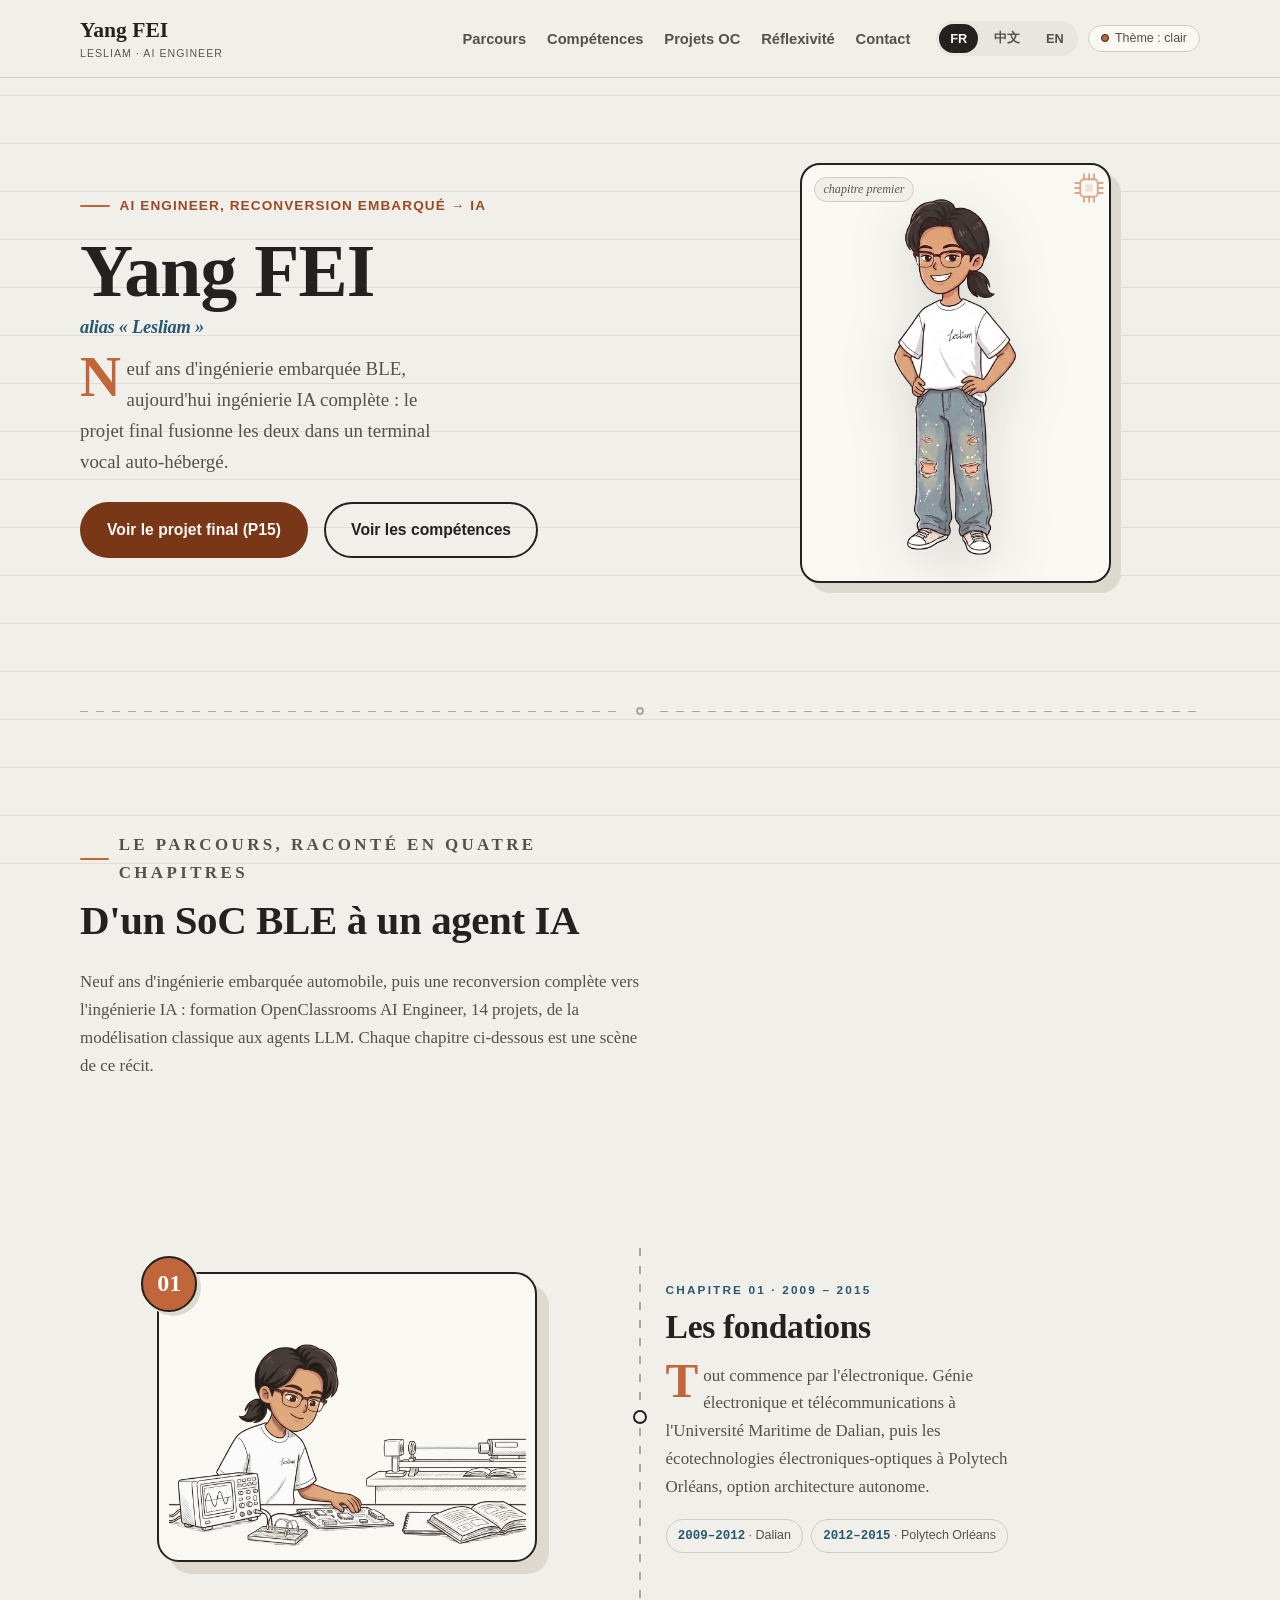
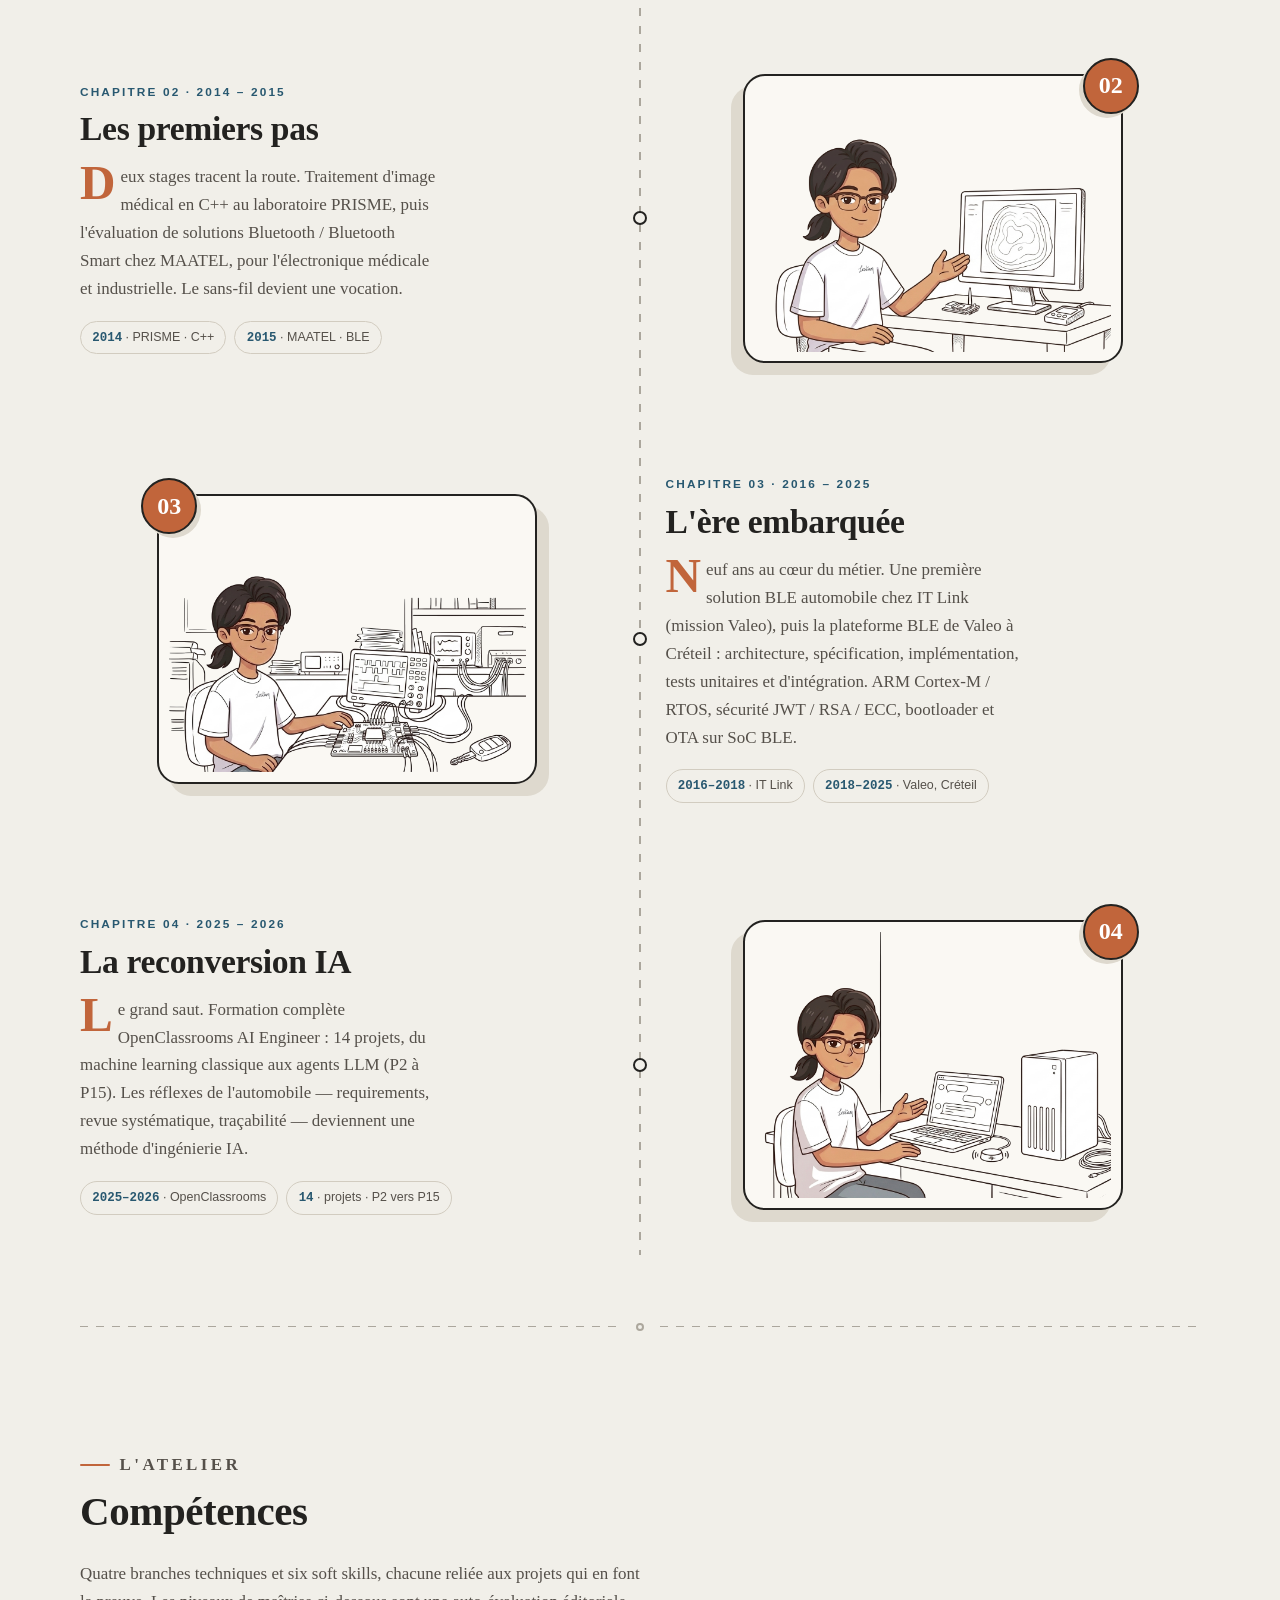
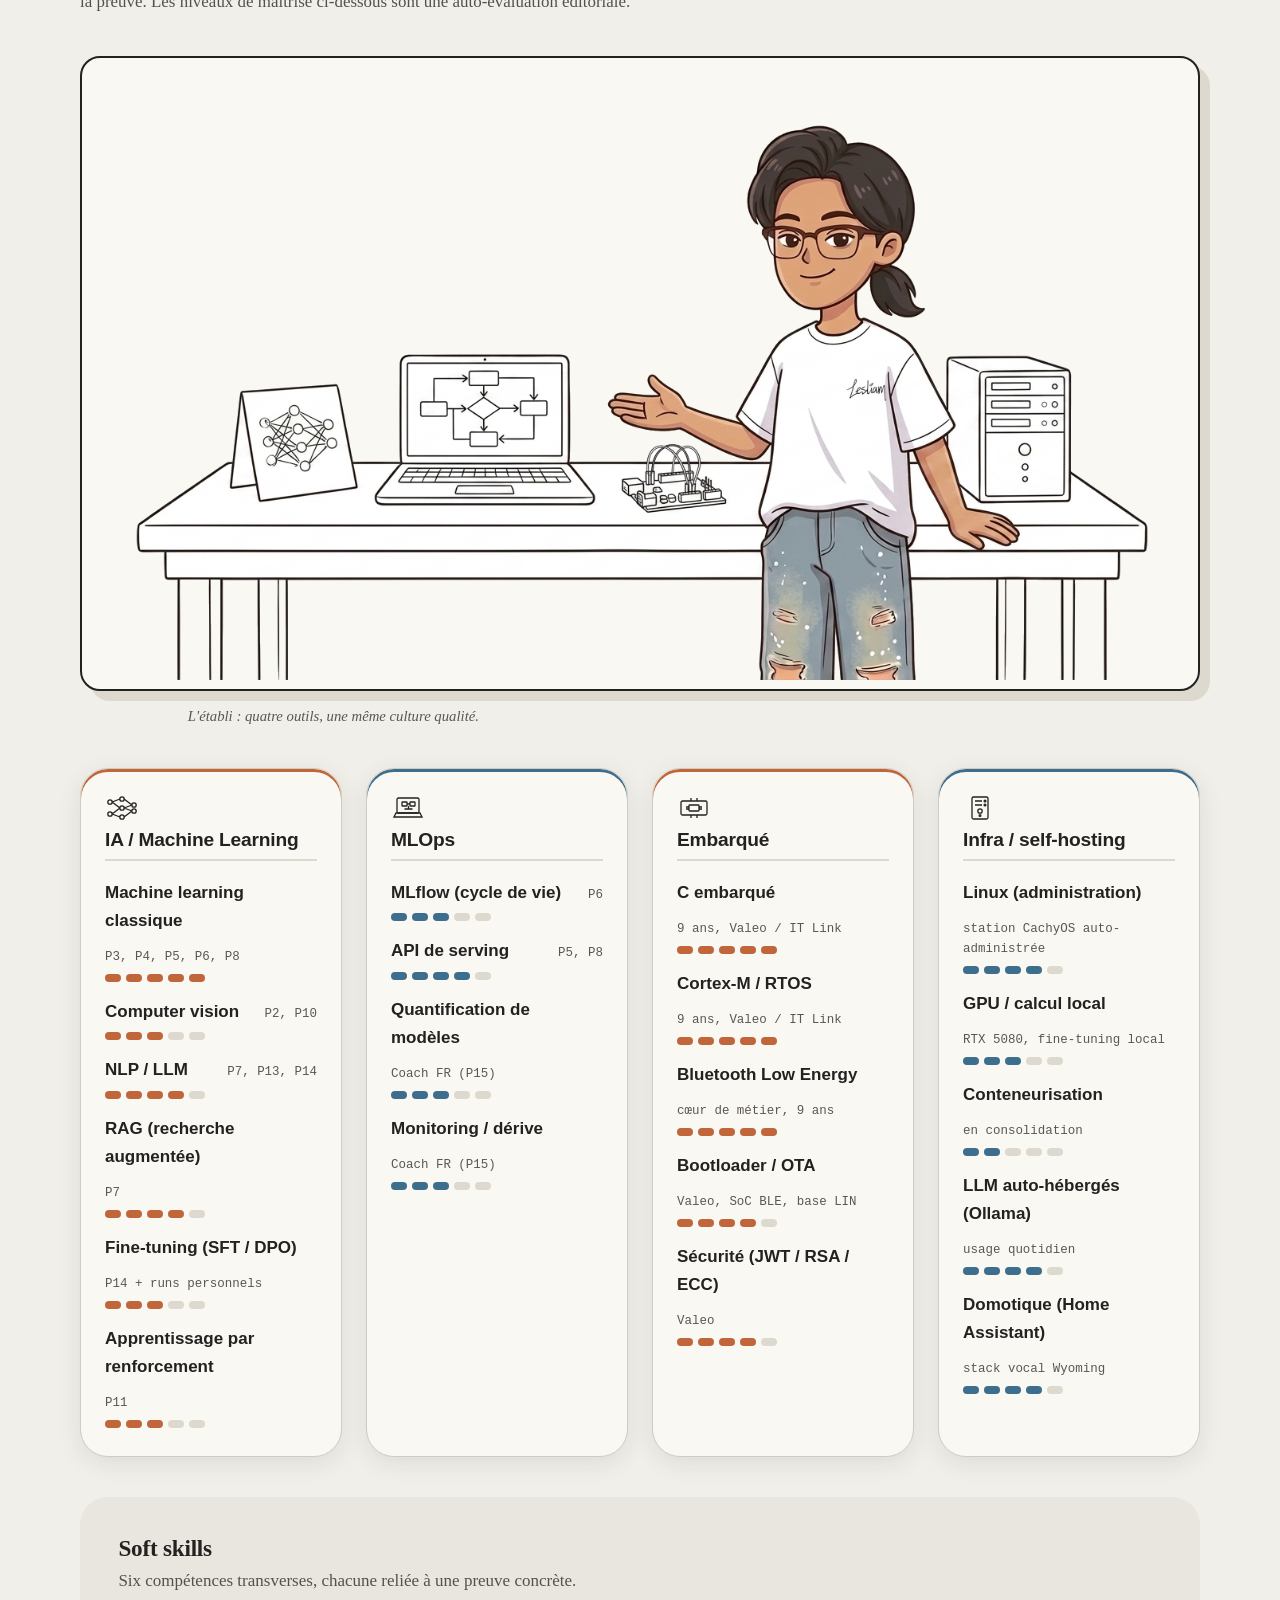
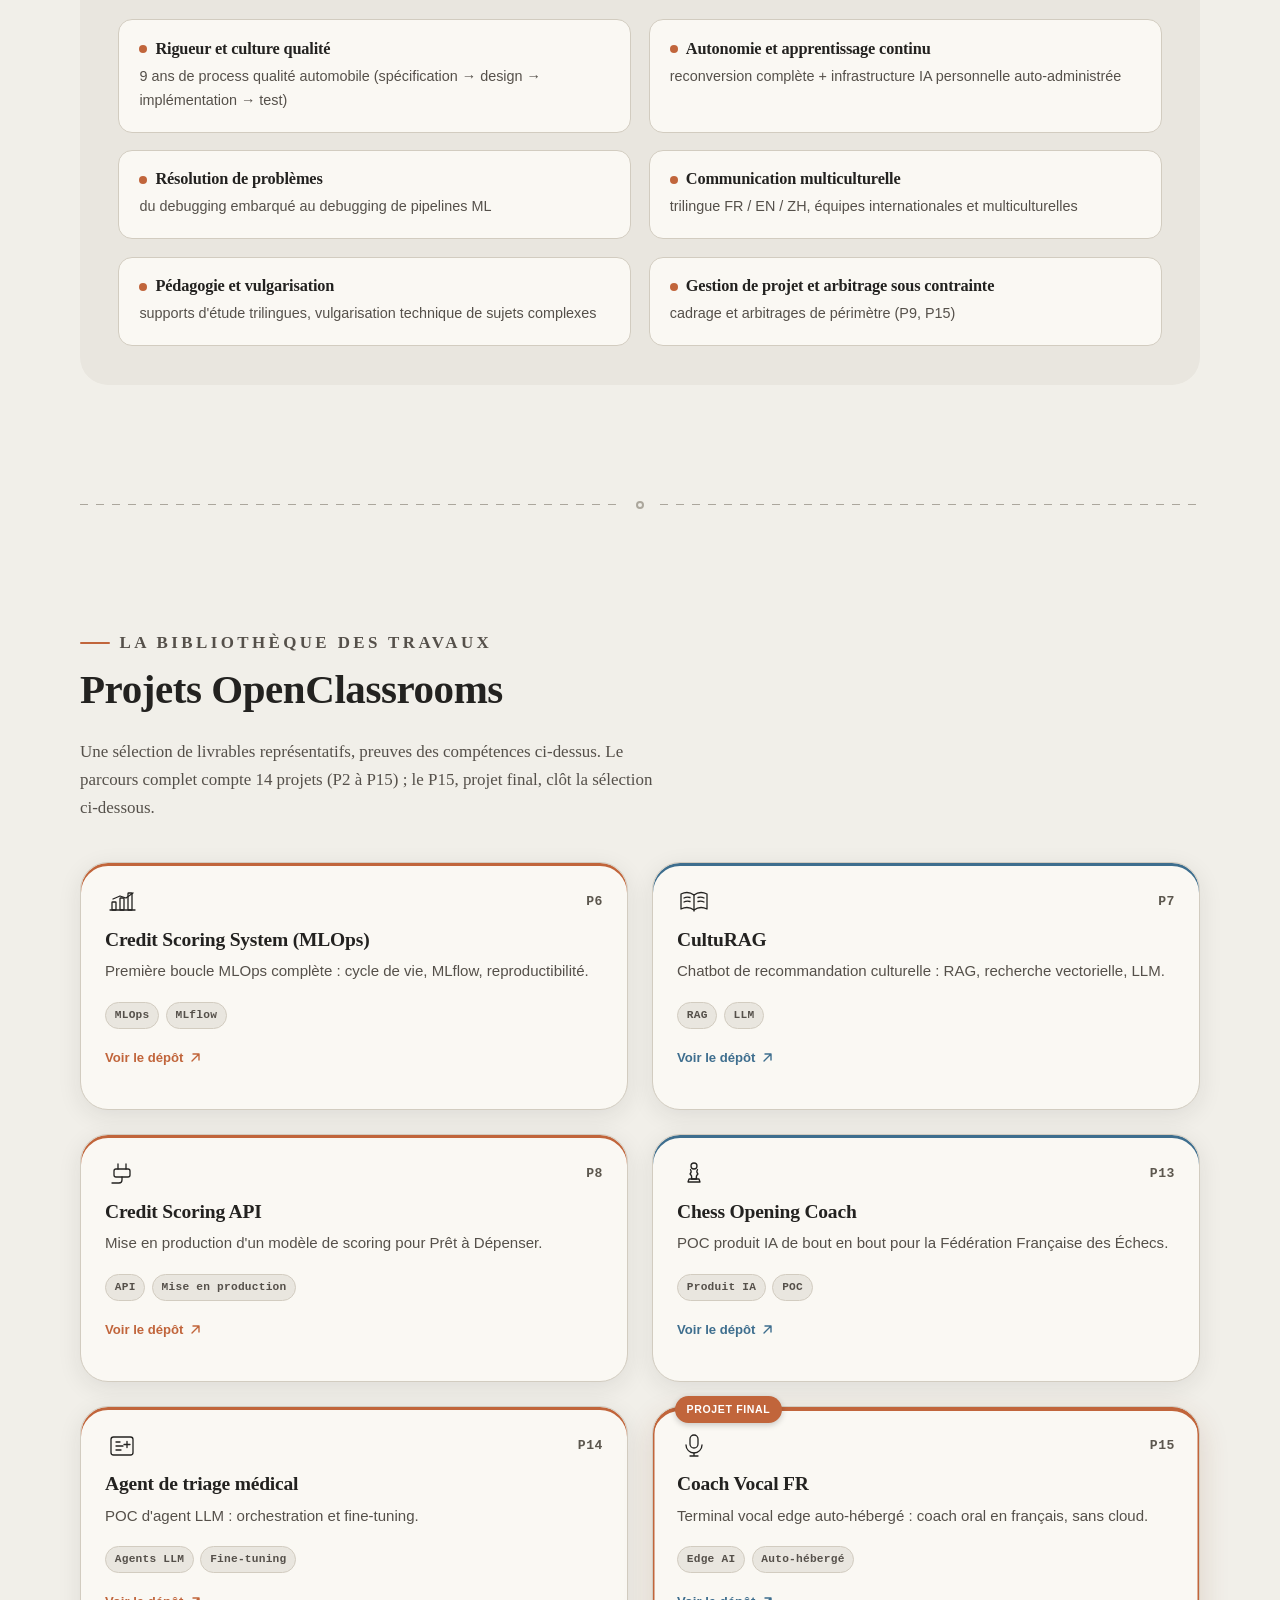
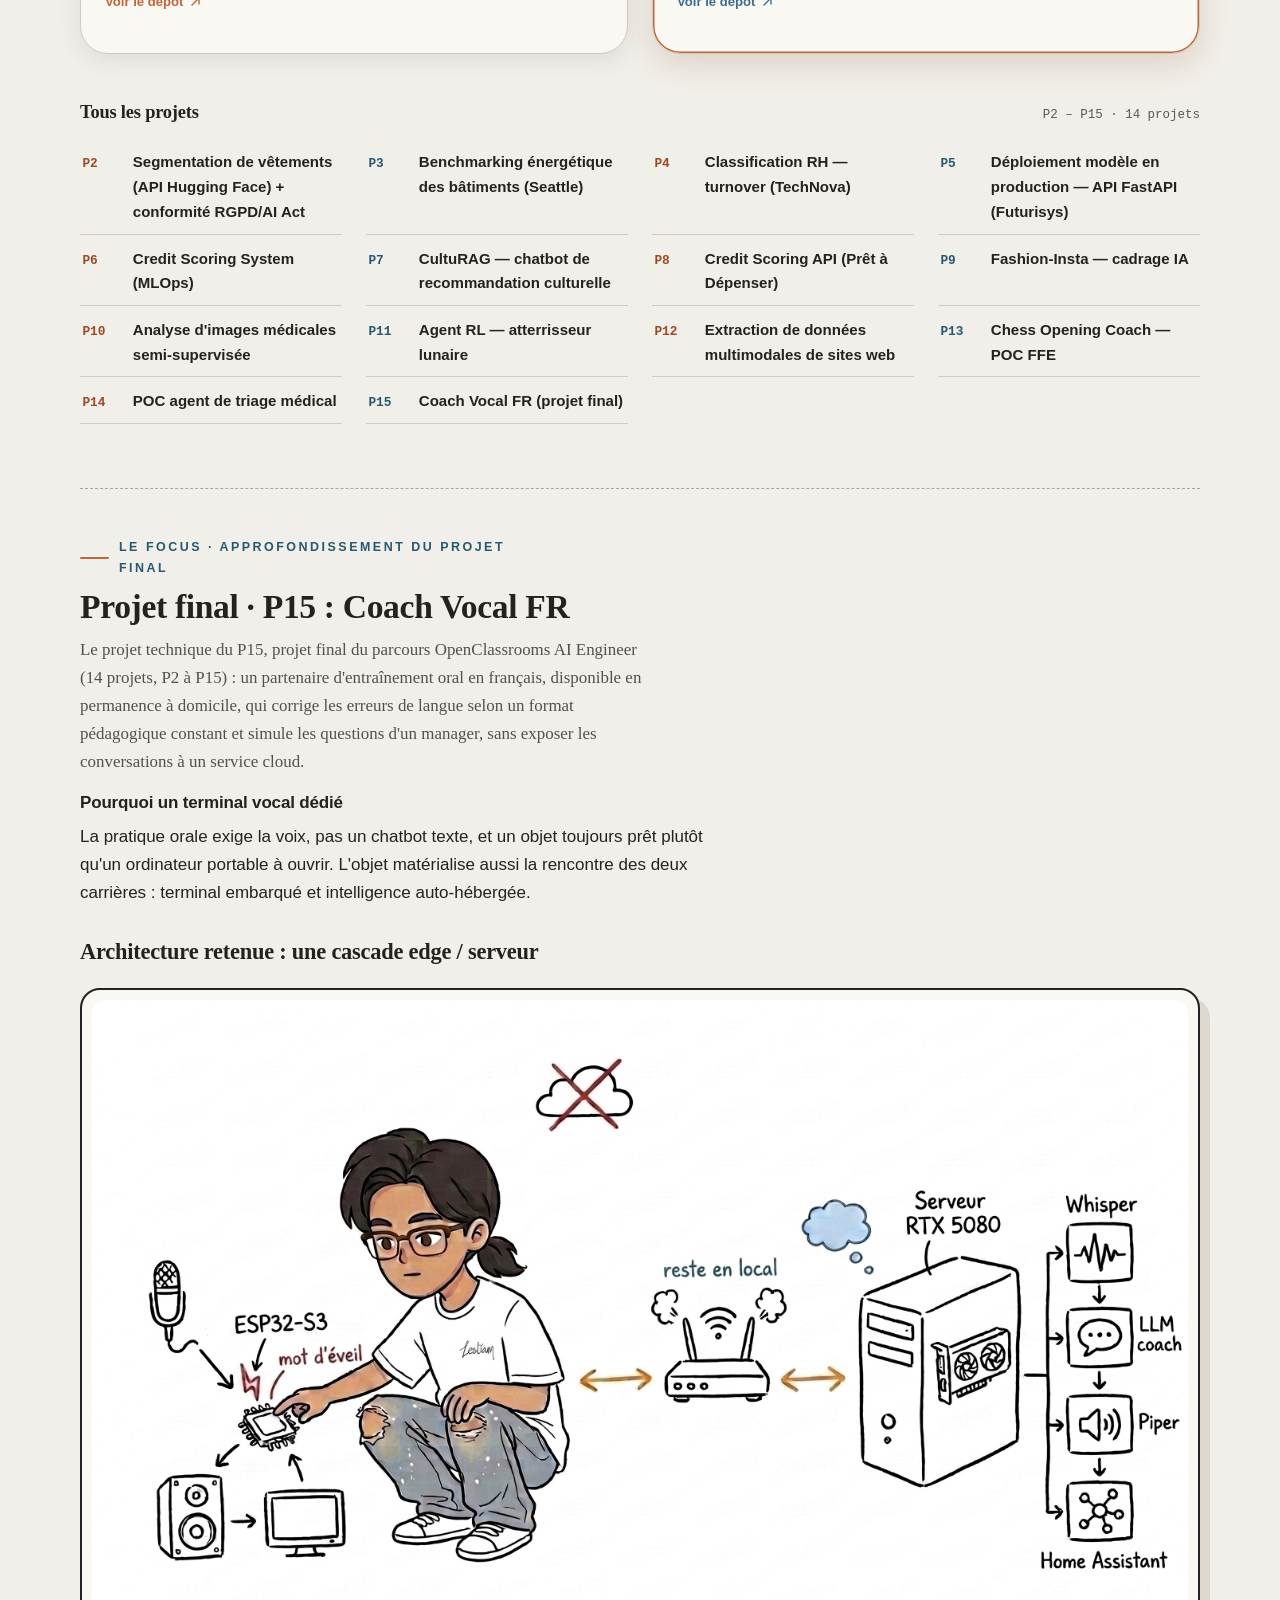
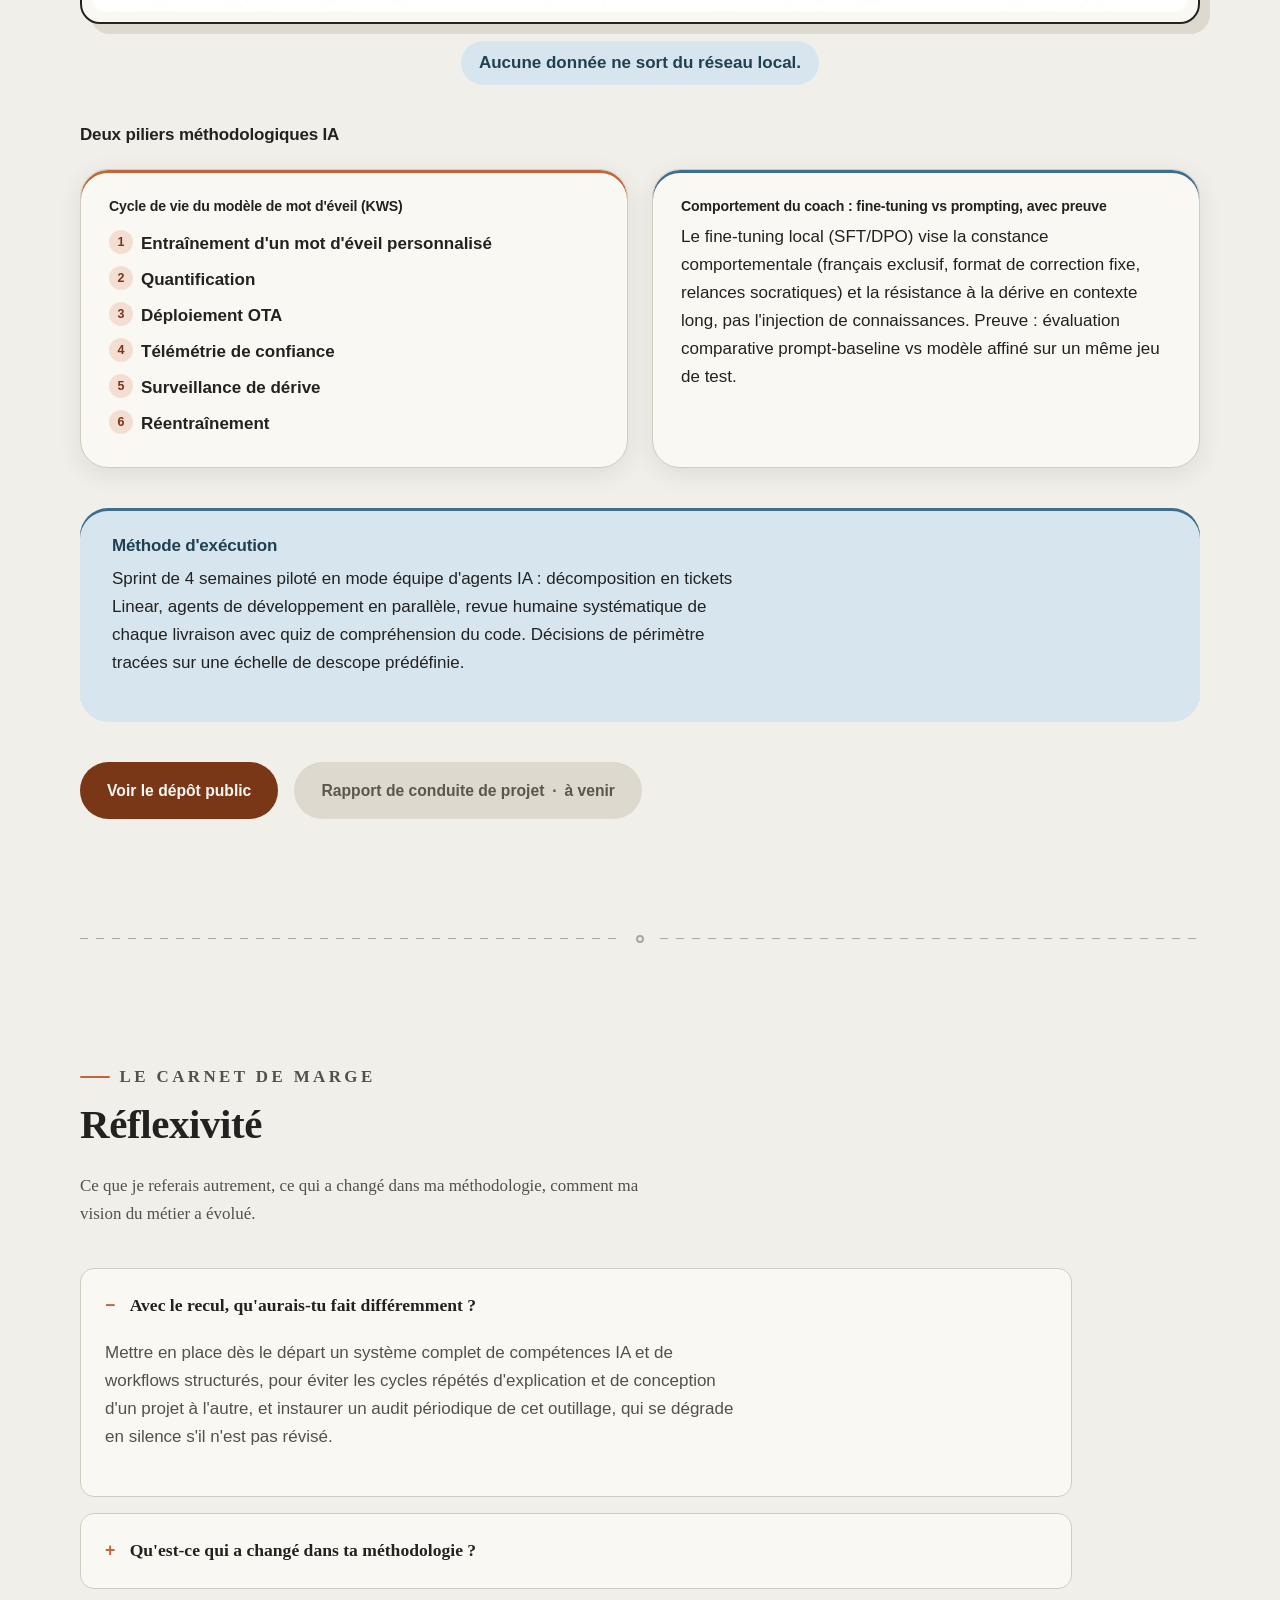
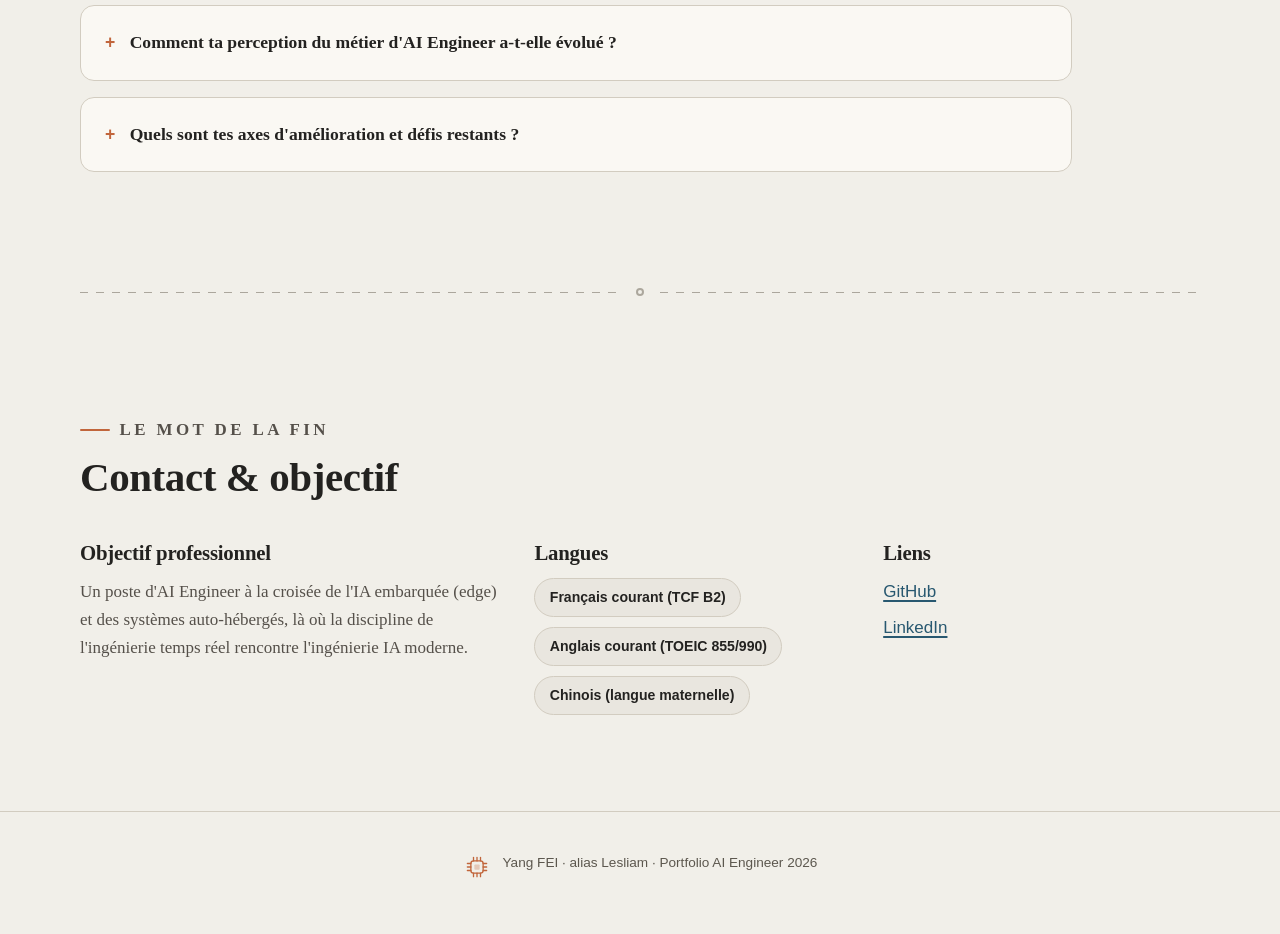
==== index.html @ bd1f78dd "feat: Yang FEI (Lesliam) AI Engineer portfolio — trilingual static site" ====
<!doctype html>
<html lang="fr" class="no-js">
<head>
<meta charset="utf-8">
<meta name="viewport" content="width=device-width, initial-scale=1">
<title>Yang FEI (Lesliam) · Le cahier de Lesliam — portfolio AI Engineer</title>
<meta name="description" content="Portfolio AI Engineer de Yang FEI (Lesliam), raconté comme un cahier illustré : de neuf ans d'ingénierie embarquée BLE à l'ingénierie IA complète.">
<meta name="color-scheme" content="light dark">
<link rel="stylesheet" href="assets/css/styles.css">
<script>
(function () {
  /* Remove the no-js fallback class immediately: if JS is disabled this
     line never runs and the CSS fallback (.no-js .reveal / .no-js [data-reveal]
     { opacity: 1 }) keeps every section fully visible without the scroll reveal. */
  document.documentElement.classList.remove("no-js");
  try {
    var stored = window.localStorage.getItem("portfolio-theme");
    if (stored === "light" || stored === "dark") {
      document.documentElement.setAttribute("data-theme", stored);
    }
  } catch (e) {
    /* localStorage unavailable — falls back to prefers-color-scheme via CSS */
  }
})();
</script>
</head>
<body>
<a class="skip-link" href="#main" data-i18n="common.skipToContent">Aller au contenu principal</a>
<div id="aria-live-region" class="visually-hidden" aria-live="polite" aria-atomic="true"></div>

<header class="site-header">
  <div class="site-header__inner">
    <a class="brand" href="#hero">
      <span class="brand__name" data-i18n="nav.brandName">Yang FEI</span>
      <span class="brand__tag" data-i18n="nav.brandTag">Lesliam · AI Engineer</span>
    </a>

    <button type="button" class="nav-burger" id="nav-burger" aria-expanded="false" aria-controls="site-nav-list">
      <span class="visually-hidden">Menu</span>
      <span class="nav-burger__bar" aria-hidden="true"></span>
      <span class="nav-burger__bar" aria-hidden="true"></span>
      <span class="nav-burger__bar" aria-hidden="true"></span>
    </button>

    <nav class="site-nav" id="site-nav" aria-label="Navigation principale">
      <ul id="site-nav-list">
        <li><a href="#parcours" data-i18n="nav.links.parcours">Parcours</a></li>
        <li><a href="#competences" data-i18n="nav.links.competences">Compétences</a></li>
        <li><a href="#projets-oc" data-i18n="nav.links.projetsOC">Projets OC</a></li>
        <li><a href="#reflexivite" data-i18n="nav.links.reflexivite">Réflexivité</a></li>
        <li><a href="#contact" data-i18n="nav.links.contact">Contact</a></li>
      </ul>

      <div class="header-controls">
        <div class="lang-switch" role="group" data-i18n-attr="aria-label:nav.langSwitchLabel">
          <button type="button" class="lang-switch__btn" data-lang="fr" aria-pressed="true">FR</button>
          <button type="button" class="lang-switch__btn" data-lang="zh" aria-pressed="false">中文</button>
          <button type="button" class="lang-switch__btn" data-lang="en" aria-pressed="false">EN</button>
        </div>

        <button type="button" id="theme-toggle" class="theme-toggle" data-i18n-attr="aria-label:nav.themeToggleAria">
          <span class="theme-toggle__icon" aria-hidden="true"></span>
          <span id="theme-toggle-label" data-i18n="nav.themeToggleLight">Thème : clair</span>
        </button>
      </div>
    </nav>
  </div>
</header>

<main id="main">

  <section id="hero" class="hero section" data-reveal>
    <div class="hero__content">
      <p class="eyebrow" data-i18n="hero.eyebrow">AI Engineer, reconversion embarqué → IA</p>
      <h1 class="hero__title">
        <span class="hero__name" data-i18n="hero.title">Yang FEI</span>
        <span class="hero__brandline" data-i18n="hero.brandLine">alias « Lesliam »</span>
      </h1>
      <p class="hero__subtext" data-i18n="hero.subtext">Neuf ans d'ingénierie embarquée BLE, aujourd'hui ingénierie IA complète...</p>
      <div class="hero__ctas">
        <a class="btn btn--primary" href="#p15-detail" data-i18n="hero.ctaProject">Voir le projet final (P15)</a>
        <a class="btn btn--secondary" href="#competences" data-i18n="hero.ctaSkills">Voir les compétences</a>
      </div>
    </div>
    <div class="hero__figure">
      <div class="hero__frame">
        <span class="hero__frame-tag" data-i18n="hero.chapterTag">chapitre premier</span>
        <div class="hero__imgstack">
          <img src="assets/mascot/06_hero.png" alt="" data-i18n-attr="alt:hero.heroImgAlt" class="hero__img hero__img--base" width="864" height="1238">
          <img src="assets/mascot/01_waving.png" alt="" aria-hidden="true" class="hero__img hero__img--wave" width="864" height="1238">
        </div>
      </div>
      <div class="hero__motif hero__motif--chip" aria-hidden="true">
        <svg viewBox="0 0 64 64" width="40" height="40" focusable="false">
          <rect x="18" y="18" width="28" height="28" rx="6" fill="none" stroke="currentColor" stroke-width="3"/>
          <rect x="26" y="26" width="12" height="12" rx="2" fill="currentColor" opacity="0.28"/>
          <g stroke="currentColor" stroke-width="3" stroke-linecap="round">
            <line x1="24" y1="10" x2="24" y2="18"/><line x1="32" y1="10" x2="32" y2="18"/><line x1="40" y1="10" x2="40" y2="18"/>
            <line x1="24" y1="46" x2="24" y2="54"/><line x1="32" y1="46" x2="32" y2="54"/><line x1="40" y1="46" x2="40" y2="54"/>
            <line x1="10" y1="24" x2="18" y2="24"/><line x1="10" y1="32" x2="18" y2="32"/><line x1="10" y1="40" x2="18" y2="40"/>
            <line x1="46" y1="24" x2="54" y2="24"/><line x1="46" y1="32" x2="54" y2="32"/><line x1="46" y1="40" x2="54" y2="40"/>
          </g>
        </svg>
      </div>
    </div>
  </section>

  <div class="rule" aria-hidden="true"><span></span></div>

  <section id="parcours" class="section parcours" data-reveal>
    <div class="section-head">
      <p class="kicker" data-i18n="parcours.kicker">Le parcours, raconté en quatre chapitres</p>
      <h2 data-i18n="parcours.storyTitle">D'un SoC BLE à un agent IA</h2>
      <p data-i18n="parcours.intro">Neuf ans d'ingénierie embarquée automobile...</p>
    </div>
  </section>

  <div class="story" id="story" aria-label="Parcours illustré"></div>

  <div class="rule" aria-hidden="true"><span></span></div>

  <section id="competences" class="section competences" data-reveal>
    <div class="section-head">
      <p class="kicker" data-i18n="competences.kicker">L'atelier</p>
      <h2 data-i18n="competences.title">Compétences</h2>
      <p data-i18n="competences.intro">Quatre branches techniques...</p>
    </div>

    <div class="atelier">
      <div class="atelier__figure">
        <div class="frame-lite">
          <img src="assets/mascot/eras/era_atelier.png" data-i18n-attr="alt:competences.atelierImgAlt" alt="Lesliam au travail dans son atelier." width="1376" height="768">
        </div>
        <p class="frame-cap" data-i18n="competences.atelierCaption">L'établi : quatre outils, une même culture qualité.</p>
      </div>
    </div>

    <div class="branches" id="branches-list"></div>

    <div class="soft-skills">
      <h3 data-i18n="competences.softTitle">Soft skills</h3>
      <p data-i18n="competences.softIntro">Six compétences transverses...</p>
      <ul class="soft-skills__list" id="soft-skills-list"></ul>
    </div>
  </section>

  <div class="rule" aria-hidden="true"><span></span></div>

  <section id="projets-oc" class="section projets-oc" data-reveal>
    <div class="section-head">
      <p class="kicker" data-i18n="projetsOC.kicker">La bibliothèque des travaux</p>
      <h2 data-i18n="projetsOC.title">Projets OpenClassrooms</h2>
      <p data-i18n="projetsOC.intro">Une sélection de livrables représentatifs...</p>
    </div>

    <div class="oc-grid" id="oc-cards"></div>

    <div class="oc-index">
      <div class="oc-index__head">
        <h3 class="oc-index__title" id="oc-index-title" data-i18n="projetsOC.allTitle">Tous les projets</h3>
        <span class="oc-index__meta" data-i18n="projetsOC.allMeta">P2 – P15 · 14 projets</span>
      </div>
      <ul class="oc-index__list" id="oc-index-list" role="list" aria-labelledby="oc-index-title"></ul>
    </div>

    <div class="p15-detail" id="p15-detail">
      <p class="kicker" data-i18n="projet.kicker">Le focus · Approfondissement du projet final</p>
      <h3 data-i18n="projet.title">Projet final · P15 : Coach Vocal FR</h3>
      <p class="projet__context" data-i18n="projet.context">Un partenaire d'entraînement oral...</p>

      <div class="projet__need">
        <h4 data-i18n="projet.needTitle">Pourquoi un terminal vocal dédié</h4>
        <p data-i18n="projet.needText">La pratique orale exige la voix...</p>
      </div>

      <div class="arch-figure">
        <h4 data-i18n="projet.archTitle">Architecture retenue : une cascade edge / serveur</h4>
        <div class="frame-lite frame-lite--fixed-light">
          <img
            class="arch-figure__img"
            src="assets/arch/architecture_fr.png"
            data-i18n-attr="src:projet.archImg;alt:projet.archImgAlt"
            alt="Illustration dessinée à la main de l'architecture cascade edge/serveur du Coach Vocal FR : terminal ESP32-S3 relié en Wi-Fi à un serveur local RTX 5080."
            width="1376" height="768" loading="lazy" aria-describedby="arch-longdesc">
        </div>
        <div class="arch-figure__privacy-wrap">
          <p class="arch-figure__privacy" data-i18n="projet.archNodes.privacyNote">Aucune donnée ne sort du réseau local.</p>
        </div>
        <p id="arch-longdesc" class="visually-hidden"></p>
      </div>

      <div class="pillars">
        <h4 data-i18n="projet.pillarsTitle">Deux piliers méthodologiques IA</h4>
        <div class="pillars__grid">
          <div class="pillar pillar--kws">
            <h5 data-i18n="projet.pillar1.title">Cycle de vie du modèle de mot d'éveil (KWS)</h5>
            <ol class="pillar__steps" id="pillar1-steps"></ol>
          </div>
          <div class="pillar pillar--behavior">
            <h5 data-i18n="projet.pillar2.title">Comportement du coach : fine-tuning vs prompting</h5>
            <p data-i18n="projet.pillar2.text">Le fine-tuning local (SFT/DPO)...</p>
          </div>
        </div>
      </div>

      <div class="method">
        <h4 data-i18n="projet.methodTitle">Méthode d'exécution</h4>
        <p data-i18n="projet.methodText">Sprint de 4 semaines...</p>
      </div>

      <div class="projet__links">
        <a class="btn btn--primary" href="https://github.com/Lesliam/openclassrooms-project15" target="_blank" rel="noopener noreferrer">
          <span data-i18n="projet.repoLabel">Voir le dépôt public</span>
        </a>
        <span class="btn btn--disabled" aria-disabled="true">
          <span data-i18n="projet.reportLabel">Rapport de conduite de projet</span>
          <span aria-hidden="true"> · </span>
          <span data-i18n="projet.reportComingSoon">à venir</span>
        </span>
      </div>
    </div>
  </section>

  <div class="rule" aria-hidden="true"><span></span></div>

  <section id="reflexivite" class="section reflexivite" data-reveal>
    <div class="section-head">
      <p class="kicker" data-i18n="reflexivite.kicker">Le carnet de marge</p>
      <h2 data-i18n="reflexivite.title">Réflexivité</h2>
      <p data-i18n="reflexivite.intro">Ce que je referais autrement...</p>
    </div>
    <div class="marginalia qa-list" id="qa-list"></div>
  </section>

  <div class="rule" aria-hidden="true"><span></span></div>

  <section id="contact" class="section contact" data-reveal>
    <div class="section-head">
      <p class="kicker" data-i18n="contact.kicker">Le mot de la fin</p>
      <h2 data-i18n="contact.title">Contact & objectif</h2>
    </div>
    <div class="contact__grid">
      <div class="contact__objective">
        <h3 data-i18n="contact.objectiveTitle">Objectif professionnel</h3>
        <p data-i18n="contact.objectiveText">Un poste d'AI Engineer...</p>
      </div>
      <div class="contact__languages">
        <h3 data-i18n="contact.languagesTitle">Langues</h3>
        <ul class="languages-list" id="contact-languages-list"></ul>
      </div>
      <div class="contact__links">
        <h3 data-i18n="contact.linksTitle">Liens</h3>
        <ul class="contact__links-list">
          <li><a href="https://github.com/Lesliam" target="_blank" rel="noopener noreferrer"><span data-i18n="contact.githubLabel">GitHub</span></a></li>
          <li><a href="https://www.linkedin.com/in/yang-fei-5b853670" target="_blank" rel="noopener noreferrer"><span data-i18n="contact.linkedinLabel">LinkedIn</span></a></li>
        </ul>
      </div>
    </div>
  </section>

</main>

<footer class="site-footer">
  <div class="footer-motif" aria-hidden="true">
    <svg viewBox="0 0 64 64" width="28" height="28" focusable="false">
      <rect x="18" y="18" width="28" height="28" rx="6" fill="none" stroke="currentColor" stroke-width="3"/>
      <rect x="26" y="26" width="12" height="12" rx="2" fill="currentColor" opacity="0.28"/>
      <g stroke="currentColor" stroke-width="3" stroke-linecap="round">
        <line x1="24" y1="10" x2="24" y2="18"/><line x1="32" y1="10" x2="32" y2="18"/><line x1="40" y1="10" x2="40" y2="18"/>
        <line x1="24" y1="46" x2="24" y2="54"/><line x1="32" y1="46" x2="32" y2="54"/><line x1="40" y1="46" x2="40" y2="54"/>
        <line x1="10" y1="24" x2="18" y2="24"/><line x1="10" y1="32" x2="18" y2="32"/><line x1="10" y1="40" x2="18" y2="40"/>
        <line x1="46" y1="24" x2="54" y2="24"/><line x1="46" y1="32" x2="54" y2="32"/><line x1="46" y1="40" x2="54" y2="40"/>
      </g>
    </svg>
  </div>
  <p data-i18n="contact.footerNote">Yang FEI · alias Lesliam · Portfolio AI Engineer 2026</p>
</footer>

<script src="assets/js/i18n.js"></script>
<script src="assets/js/main.js"></script>
</body>
</html>
---- assets/css/styles.css ----
/* ==========================================================================
   Yang FEI · Lesliam — "Le cahier de Lesliam" AI Engineer Portfolio
   Storybook / bande-dessinee cadence: warm greige paper, terracotta + denim
   ink, serif narration voice (font-narr) for prose, sans (font-display) for
   UI chrome, mono (font-mono) for metadata. Pure CSS, no framework, no
   external font/CDN. Light + dark themes, both WCAG AA.
   ========================================================================== */

:root {
  /* palette — warm-neutral greige base, near-neutral charcoal ink, terracotta + denim accents
     (light, default). A deliberate middle ground: warmer and softer than a cold slate, but off
     the banned "cream + espresso" premium-consumer default. Surface cards carry a touch of warmth
     so the page reads clean-but-human and frames the warm hand-drawn mascot art. All pairs WCAG AA. */
  --color-paper: #f1efe9;
  --color-paper-alt: #e9e6df;
  --color-paper-deep: #ded9ce;
  --color-line: #d2ccc0;
  --color-line-strong: color-mix(in srgb, var(--color-ink) 22%, var(--color-line));
  --color-ink: #232220;
  --color-ink-soft: #55504a;
  --color-ink-faint: #5c574e;
  --color-surface: #faf8f3;

  --color-terracotta: #c1653b;
  --color-terracotta-soft: #f3ded1;
  --color-terracotta-on-soft: #7a3717;
  --color-terracotta-text: #9c4a26;

  --color-denim: #3e6e8e;
  --color-denim-soft: #d7e6ee;
  --color-denim-on-soft: #204154;
  --color-denim-text: #285870;

  /* theme-independent: always a dark block with light text (skip link, buttons, tags) */
  --color-inverted-bg: #232220;
  --color-inverted-text: #faf8f3;
  --color-inverted-text-soft: #d2ccc0;
  --color-inverted-accent: #e8a373;
  --color-terracotta-deep: #7a3717;
  --color-denim-deep: #204154;

  /* theme-independent: always a light card, for artwork that must stay
     legible in both themes (black ink line art on white paper) */
  --color-fixed-light-bg: #faf8f3;
  --color-fixed-light-border: #232220;
  --color-fixed-light-shadow: #ded9ce;

  --font-display: -apple-system, BlinkMacSystemFont, "Segoe UI", "PingFang SC", "Microsoft YaHei", Roboto, Helvetica, Arial, sans-serif;
  --font-body: -apple-system, BlinkMacSystemFont, "Segoe UI", "PingFang SC", "Microsoft YaHei", Roboto, Helvetica, Arial, sans-serif;
  --font-narr: "Iowan Old Style", "Palatino Linotype", Palatino, "Book Antiqua", Georgia, "Songti SC", serif;
  --font-mono: ui-monospace, "SFMono-Regular", Menlo, Consolas, monospace;

  --radius-s: 6px;
  --radius-m: 14px;
  --radius-l: 28px;
  --shadow-card: 0 6px 24px rgba(35, 34, 32, 0.09);
  --shadow-modal: 0 20px 60px rgba(35, 34, 32, 0.28);

  --measure: 68ch;
  --gutter: clamp(1.25rem, 4vw, 3rem);
  --section-gap: clamp(3rem, 8vw, 6rem);

  --transition-fast: 160ms ease;
  --transition-medium: 320ms cubic-bezier(0.22, 1, 0.36, 1);
  --transition-section: 520ms cubic-bezier(0.22, 1, 0.36, 1);
}

/* dark theme: follows system by default, or forced via [data-theme] */
@media (prefers-color-scheme: dark) {
  :root:not([data-theme="light"]) {
    --color-paper: #1a1815;
    --color-paper-alt: #22201c;
    --color-paper-deep: #2c2925;
    --color-line: #3c3833;
    --color-ink: #f1efe9;
    --color-ink-soft: #c2bcb1;
    --color-ink-faint: #9d978c;
    --color-surface: #201e1a;

    --color-terracotta: #e2895a;
    --color-terracotta-soft: #3a2a20;
    --color-terracotta-on-soft: #eaa679;
    --color-terracotta-text: #e29566;

    --color-denim: #7db3d3;
    --color-denim-soft: #1c2f3a;
    --color-denim-on-soft: #a9cfe0;
    --color-denim-text: #8fc2e0;

    --shadow-card: 0 6px 24px rgba(0, 0, 0, 0.35);
    --shadow-modal: 0 20px 60px rgba(0, 0, 0, 0.55);
  }
}
:root[data-theme="dark"] {
  --color-paper: #1a1815;
  --color-paper-alt: #22201c;
  --color-paper-deep: #2c2925;
  --color-line: #3c3833;
  --color-ink: #f1efe9;
  --color-ink-soft: #c2bcb1;
  --color-ink-faint: #9d978c;
  --color-surface: #201e1a;

  --color-terracotta: #e2895a;
  --color-terracotta-soft: #3a2a20;
  --color-terracotta-on-soft: #eaa679;
  --color-terracotta-text: #e29566;

  --color-denim: #7db3d3;
  --color-denim-soft: #1c2f3a;
  --color-denim-on-soft: #a9cfe0;
  --color-denim-text: #8fc2e0;

  --shadow-card: 0 6px 24px rgba(0, 0, 0, 0.35);
  --shadow-modal: 0 20px 60px rgba(0, 0, 0, 0.55);
}

/* -------------------------------- reset ---------------------------------- */

*, *::before, *::after { box-sizing: border-box; }
html { scroll-behavior: smooth; }
@media (prefers-reduced-motion: reduce) {
  html { scroll-behavior: auto; }
  *, *::before, *::after {
    animation-duration: 0.001ms !important;
    animation-iteration-count: 1 !important;
    transition-duration: 0.001ms !important;
    scroll-behavior: auto !important;
  }
  .hero__img { transition: none; }
}

body {
  margin: 0;
  overflow-x: hidden;
  background: repeating-linear-gradient(to bottom, transparent 0 47px, color-mix(in srgb, var(--color-ink-faint) 12%, transparent) 47px 48px), var(--color-paper);
  background-attachment: fixed;
  color: var(--color-ink);
  font-family: var(--font-body);
  font-size: 1.0625rem;
  line-height: 1.65;
  -webkit-font-smoothing: antialiased;
  transition: background var(--transition-medium), color var(--transition-medium);
}

img { max-width: 100%; display: block; }
ul, ol { margin: 0; padding: 0; list-style: none; }
h1, h2, h3, h4, h5 { font-family: var(--font-display); font-weight: 800; letter-spacing: -0.01em; line-height: 1.15; margin: 0 0 0.6em; color: var(--color-ink); }
p { margin: 0 0 1em; max-width: var(--measure); }
a { color: var(--color-denim-text); text-decoration-thickness: 1.5px; text-underline-offset: 3px; }
a:hover { color: var(--color-terracotta-text); }

:focus-visible {
  outline: 3px solid var(--color-denim);
  outline-offset: 3px;
  border-radius: var(--radius-s);
}

.visually-hidden {
  position: absolute !important;
  width: 1px; height: 1px;
  padding: 0; margin: -1px;
  overflow: hidden; clip: rect(0, 0, 0, 0);
  white-space: nowrap; border: 0;
}

.skip-link {
  position: absolute; left: 1rem; top: -4rem;
  background: var(--color-inverted-bg); color: var(--color-inverted-text);
  padding: 0.75rem 1.25rem; border-radius: var(--radius-s);
  z-index: 1000; transition: top var(--transition-fast);
}
.skip-link:focus { top: 1rem; }

.section { padding: var(--section-gap) var(--gutter); max-width: 76rem; margin: 0 auto; }
.section-head { max-width: 46rem; margin-bottom: 2.5rem; }
.kicker {
  font-family: var(--font-display); font-size: 0.78rem; letter-spacing: 0.2em;
  text-transform: uppercase; color: var(--color-denim-text); font-weight: 700;
  margin: 0 0 0.6rem; display: inline-flex; align-items: center; gap: 0.6rem;
}
.kicker::before { content: ""; width: 30px; height: 2px; background: var(--color-terracotta); border-radius: 2px; }
.section-head h2 { font-family: var(--font-narr); font-weight: 700; font-size: clamp(1.9rem, 3.2vw, 2.6rem); }
.section-head p { font-family: var(--font-narr); font-size: 1.06rem; color: var(--color-ink-soft); }

/* Section-level reveal: a single gentle fade + lift, triggered once when the
   section first enters the viewport (see initReveal in main.js). Children of
   the section stagger in on top of it (below) for a layered, editorial feel
   rather than the whole block popping in at once. No scale: a whole-section
   zoom reads as heavier motion than the content itself justifies. */
[data-reveal] { opacity: 0; transform: translateY(24px); transition: opacity var(--transition-section), transform var(--transition-section); }
[data-reveal].is-visible { opacity: 1; transform: translateY(0); }

.section[data-reveal] > * {
  opacity: 0; transform: translateY(18px);
  transition: opacity var(--transition-section), transform var(--transition-section);
}
.section[data-reveal].is-visible > * { opacity: 1; transform: translateY(0); }
.section[data-reveal] > *:nth-child(1) { transition-delay: 0ms; }
.section[data-reveal] > *:nth-child(2) { transition-delay: 90ms; }
.section[data-reveal] > *:nth-child(3) { transition-delay: 170ms; }
.section[data-reveal] > *:nth-child(4) { transition-delay: 250ms; }
.section[data-reveal] > *:nth-child(n+5) { transition-delay: 320ms; }

/* Standalone .reveal marker: used on dynamically-rendered nodes that live
   outside a [data-reveal] section (the parcours story panels), so each one
   fades in individually as it scrolls into view. Same visibility contract
   as [data-reveal] above. */
.reveal { opacity: 0; transform: translateY(20px); transition: opacity var(--transition-section), transform var(--transition-section); }
.reveal.is-visible { opacity: 1; transform: translateY(0); }

/* Defense in depth: if JS never runs (disabled, blocked, or errors before
   initReveal), [data-reveal]/.reveal content must never stay invisible. */
.no-js [data-reveal],
.no-js .section[data-reveal] > *,
.no-js .reveal { opacity: 1 !important; transform: none !important; }

.rule { max-width: 76rem; margin: 0 auto; padding: 1.25rem var(--gutter); display: flex; align-items: center; gap: 1rem; }
.rule::before, .rule::after {
  content: ""; height: 1px; flex: 1;
  background-image: repeating-linear-gradient(to right, var(--color-line-strong) 0 8px, transparent 8px 16px);
}
.rule span { width: 8px; height: 8px; border-radius: 50%; border: 2px solid var(--color-line-strong); flex: 0 0 auto; }

/* buttons */
.btn {
  display: inline-flex; align-items: center; gap: 0.5em;
  padding: 0.85em 1.6em; border-radius: 999px;
  font-family: var(--font-body); font-weight: 600; font-size: 0.98rem;
  text-decoration: none; border: 2px solid transparent; cursor: pointer;
  transition: transform var(--transition-fast), background var(--transition-fast), border-color var(--transition-fast);
}
.btn--primary { background: var(--color-terracotta-deep); color: var(--color-inverted-text); }
.btn--primary:hover { background: var(--color-terracotta-deep); color: var(--color-inverted-text); transform: translateY(-2px); box-shadow: var(--shadow-card); }
.btn--secondary { background: transparent; border-color: var(--color-ink); color: var(--color-ink); }
.btn--secondary:hover { background: var(--color-inverted-bg); border-color: var(--color-inverted-bg); color: var(--color-inverted-text); }
.btn--disabled { background: var(--color-paper-deep); color: var(--color-ink-faint); cursor: not-allowed; }

/* -------------------------------- header --------------------------------- */

.site-header {
  position: sticky; top: 0; z-index: 200;
  background: var(--color-paper);
  background: color-mix(in srgb, var(--color-paper) 92%, transparent);
  backdrop-filter: saturate(140%) blur(6px);
  border-bottom: 1px solid var(--color-line);
}
.site-header__inner {
  max-width: 76rem; margin: 0 auto; padding: 1rem var(--gutter);
  display: flex; align-items: center; justify-content: space-between; gap: 1.25rem;
  flex-wrap: wrap;
}
.brand { display: flex; flex-direction: column; gap: 0.3rem; text-decoration: none; line-height: 1.15; padding: 0.1rem 0; }
.brand__name { font-family: var(--font-narr); font-weight: 700; font-size: 1.35rem; color: var(--color-ink); }
.brand__tag { font-size: 0.66rem; letter-spacing: 0.1em; color: var(--color-ink-faint); text-transform: uppercase; font-family: var(--font-display); }

.nav-burger {
  display: none; flex-direction: column; gap: 4px;
  background: none; border: none; padding: 0.5rem; cursor: pointer;
}
.nav-burger__bar { width: 22px; height: 2px; background: var(--color-ink); border-radius: 2px; }

.site-nav { display: flex; align-items: center; gap: 1.5rem; flex-wrap: wrap; }
.site-nav ul { display: flex; gap: 1.1rem; flex-wrap: wrap; }
.site-nav a {
  text-decoration: none; color: var(--color-ink-soft); font-weight: 600; font-size: 0.92rem;
  padding: 0.35rem 0.1rem; border-bottom: 2px solid transparent;
  transition: border-color var(--transition-fast), color var(--transition-fast);
}
.site-nav a:hover { color: var(--color-terracotta-text); border-color: var(--color-terracotta); }

.header-controls { display: flex; align-items: center; gap: 0.6rem; flex-wrap: wrap; }

.lang-switch { display: flex; gap: 0.25rem; background: var(--color-paper-alt); border-radius: 999px; padding: 3px; }
.lang-switch__btn {
  border: none; background: transparent; padding: 0.35rem 0.7rem; border-radius: 999px;
  font-size: 0.8rem; font-weight: 700; cursor: pointer; color: var(--color-ink-soft);
}
.lang-switch__btn[aria-pressed="true"] { background: var(--color-inverted-bg); color: var(--color-inverted-text); }

.theme-toggle {
  display: inline-flex; align-items: center; gap: 0.4rem;
  border: 1px solid var(--color-line); background: var(--color-surface);
  border-radius: 999px; padding: 0.35rem 0.75rem; font-size: 0.78rem;
  color: var(--color-ink-soft); cursor: pointer;
}
.theme-toggle__icon { width: 8px; height: 8px; border-radius: 999px; background: var(--color-terracotta); border: 1px solid var(--color-ink); }

/* --------------------------------- hero ----------------------------------- */

.hero {
  display: grid; grid-template-columns: 1.1fr 0.9fr; align-items: center;
  gap: 2rem; padding-top: clamp(2.5rem, 6vw, 5rem);
  position: relative;
}
.eyebrow {
  font-family: var(--font-display);
  font-size: 0.85rem; text-transform: uppercase; letter-spacing: 0.08em;
  color: var(--color-terracotta-text); font-weight: 700; margin-bottom: 0.75rem;
  display: inline-flex; align-items: center; gap: 0.6rem;
}
.eyebrow::before { content: ""; width: 30px; height: 2px; background: var(--color-terracotta); border-radius: 2px; }
.hero__title { display: flex; flex-direction: column; gap: 0.15em; margin-bottom: 0.9rem; }
.hero__name { font-family: var(--font-narr); font-size: clamp(2.8rem, 6.5vw, 4.6rem); font-weight: 700; letter-spacing: -0.01em; }
.hero__brandline { font-family: var(--font-narr); font-size: 1.15rem; color: var(--color-denim-text); font-style: italic; }
.hero__subtext {
  font-family: var(--font-narr); font-size: 1.18rem; color: var(--color-ink-soft);
  font-weight: 400; max-width: 40ch;
}
.hero__subtext::first-letter {
  float: left; font-size: 3em; line-height: 0.78; font-weight: 700;
  color: var(--color-terracotta); padding: 0.03em 0.1em 0 0;
}
.hero__ctas { display: flex; gap: 1rem; flex-wrap: wrap; margin-top: 1.5rem; }
.hero__figure {
  position: relative; display: flex; justify-content: center; align-items: center;
  padding: 0.5rem; aspect-ratio: 3 / 4; max-width: 340px; margin: 0 auto;
}
.hero__frame {
  position: relative; width: 100%; height: 100%;
  display: flex; align-items: center; justify-content: center;
  border: 2px solid var(--color-ink); border-radius: 20px;
  background: var(--color-surface); padding: 0.85rem; overflow: hidden;
  box-shadow: 10px 10px 0 var(--color-paper-deep);
}
.hero__frame-tag {
  position: absolute; z-index: 2; top: 0.75rem; left: 0.75rem;
  font-family: var(--font-narr); font-style: italic; font-size: 0.76rem;
  color: var(--color-ink-faint); background: var(--color-paper);
  padding: 0.1rem 0.55rem; border: 1px solid var(--color-line); border-radius: 999px;
}
.hero__imgstack {
  position: relative; width: 100%; height: 100%; max-width: 280px;
  display: flex; justify-content: center; align-items: center; will-change: transform;
}
.hero__img { width: 100%; height: 100%; object-fit: contain; filter: drop-shadow(0 18px 30px rgba(36, 31, 28, 0.14)); transition: opacity 0.35s ease; }
.hero__img--base { position: relative; opacity: 1; }
.hero__img--wave { position: absolute; inset: 0; opacity: 0; }
/* Pose swap on hover/focus: crossfades both layers (base out, wave in) rather
   than only fading the wave in, because the two poses differ at the hip/
   pocket hand -- a one-way fade would let the base pose's hand ghost through
   the wave image's transparent region. Gated to real hover-capable pointers
   so touch devices never land in a stuck half-faded state. */
@media (hover: hover) and (pointer: fine) {
  .hero__figure:hover .hero__img--base,
  .hero__figure:focus-within .hero__img--base { opacity: 0; }
  .hero__figure:hover .hero__img--wave,
  .hero__figure:focus-within .hero__img--wave {
    opacity: 1;
    /* Pivot near the feet so they stay planted while the head/raised hand
       describe the widest arc of the sway -- reads as an eager greeting. */
    transform-origin: 50% 92%;
    /* Delay lets the crossfade start before the sway kicks in. */
    animation: hero-wave 0.9s ease-in-out 0.15s infinite;
  }
}
/* Gentle pendulum sway for the wave pose, active only while .hero__img--wave
   is visible (see hover/focus rule above) -- never applied at rest, so it
   doesn't sway invisibly at opacity 0. */
@keyframes hero-wave {
  0%, 100% { transform: rotate(-4.5deg); }
  50%      { transform: rotate(4.5deg); }
}
.hero__motif--chip { position: absolute; top: 3%; right: 3%; color: var(--color-terracotta); opacity: 0.55; z-index: 1; }

/* ---------------------------- parcours (illustrated story) ----------------- */

.story { max-width: 76rem; margin: 0 auto; padding: 0 var(--gutter) clamp(1rem, 3vw, 2rem); position: relative; }
.story::before {
  content: ""; position: absolute; top: 2rem; bottom: 3rem; left: 50%;
  width: 2px; transform: translateX(-50%);
  background-image: repeating-linear-gradient(to bottom, var(--color-line-strong) 0 8px, transparent 8px 18px);
}
.chapter {
  position: relative; display: grid; grid-template-columns: 1fr 1fr;
  gap: clamp(1.5rem, 4vw, 3.5rem); align-items: center; padding: clamp(2rem, 5vw, 3.5rem) 0;
}
.panel {
  position: relative; border: 2px solid var(--color-ink); border-radius: 22px;
  background: var(--color-surface); padding: 0.6rem; box-shadow: 12px 12px 0 var(--color-paper-deep);
  /* Capped rather than left to fill the 1fr grid track: at wide viewports the
     track alone renders the era scene far larger than the story needs. The
     cap shrinks the image (~30% narrower) while keeping both grid columns
     equal-width, so the odd/even alternating layout stays symmetric even
     though `order` swaps which track the panel lands in. */
  max-width: 380px; margin-inline: auto;
}
.panel__img { border-radius: 16px; width: 100%; height: auto; aspect-ratio: 1200 / 896; object-fit: contain; }
.panel__no {
  position: absolute; z-index: 2; top: -18px; left: -18px;
  width: 56px; height: 56px; border-radius: 50%; background: var(--color-terracotta); color: #fff;
  font-family: var(--font-narr); font-weight: 700; font-size: 1.5rem;
  display: grid; place-items: center; border: 2px solid var(--color-ink);
  box-shadow: 4px 4px 0 var(--color-paper-deep);
}
.tale__chap {
  font-family: var(--font-display); font-size: 0.74rem; letter-spacing: 0.18em; text-transform: uppercase;
  color: var(--color-denim-text); font-weight: 700; margin: 0 0 0.5rem;
}
.tale h3 { font-family: var(--font-narr); font-weight: 700; font-size: clamp(1.5rem, 3.4vw, 2.1rem); margin: 0 0 0.9rem; }
.tale__lead {
  font-family: var(--font-narr); font-size: 1.06rem; color: var(--color-ink-soft);
  margin: 0 0 1.1rem; max-width: 42ch;
}
.tale__lead::first-letter {
  float: left; font-family: var(--font-narr); font-size: 2.9em;
  line-height: 0.72; padding: 0.04em 0.1em 0 0; color: var(--color-terracotta); font-weight: 700;
}
.stamps { display: flex; flex-wrap: wrap; gap: 0.5rem; margin-top: 0.4rem; }
.stamp {
  font-family: var(--font-display); font-size: 0.78rem; font-weight: 500;
  padding: 0.32rem 0.7rem; border-radius: 999px; border: 1px solid var(--color-line);
  color: var(--color-ink-soft); background: var(--color-paper);
}
.stamp b { font-weight: 700; color: var(--color-denim-text); font-variant-numeric: tabular-nums; font-family: var(--font-mono); }
.chapter:nth-child(even) .panel { order: 2; box-shadow: -12px 12px 0 var(--color-paper-deep); }
.chapter:nth-child(even) .tale { order: 1; }
.chapter:nth-child(even) .panel__no { left: auto; right: -18px; box-shadow: -4px 4px 0 var(--color-paper-deep); }
.chapter::after {
  content: ""; position: absolute; top: 50%; left: 50%;
  width: 14px; height: 14px; border-radius: 50%; background: var(--color-paper);
  border: 2px solid var(--color-ink); transform: translate(-50%, -50%); z-index: 3;
}

/* ------------------------------ competences -------------------------------- */

/* The atelier scene is now a full-width banner on its own row, above the
   four branch cards -- not a cramped side-by-side split. */
.atelier { margin-bottom: clamp(1.5rem, 4vw, 2.5rem); }
.atelier__figure { position: relative; }
.frame-lite {
  border: 2px solid var(--color-ink); border-radius: 20px; background: var(--color-surface);
  padding: 0.6rem; box-shadow: 10px 10px 0 var(--color-paper-deep);
}
/* The atelier scene is a wide 1376x768 (~16:9) illustration, unlike the
   portrait mascot poses elsewhere -- no forced aspect-ratio here so its own
   intrinsic ratio drives the height instead of cropping it into a tall strip. */
.frame-lite img { border-radius: 14px; width: 100%; height: auto; object-fit: contain; }
.frame-cap { font-family: var(--font-narr); font-style: italic; color: var(--color-ink-faint); font-size: 0.92rem; margin: 0.8rem 0.2rem 0; text-align: center; }

/* Four branch cards, symmetric 1x4 row. Each column alternates a terracotta /
   denim accent (top edge + filled skill dots) -- no numbering, the accent
   colour itself is the visual index. The accent edge is an inset shadow
   rather than a border so it follows the card's rounded top corners
   instead of cutting a straight line across them. */
.branches { display: grid; grid-template-columns: repeat(4, 1fr); gap: clamp(1rem, 2vw, 1.5rem); align-items: stretch; margin-bottom: 2.5rem; }
.branch-card {
  display: flex; flex-direction: column;
  background: var(--color-surface); border: 1px solid var(--color-line);
  border-radius: var(--radius-l); padding: 1.6rem 1.5rem 1.75rem;
  box-shadow: inset 0 3px 0 var(--accent), var(--shadow-card);
}
.branch-card:nth-child(odd) { --accent: var(--color-terracotta); }
.branch-card:nth-child(even) { --accent: var(--color-denim); }
.branch-card__head { display: flex; align-items: center; margin-bottom: 0.5rem; }
.branch-card__glyph { color: var(--color-ink); }
.branch-card__glyph svg { display: block; }
.branch-card__title { font-family: var(--font-display); font-size: 1.2rem; margin: 0 0 1.1rem; border-bottom: 2px solid var(--color-paper-deep); padding-bottom: 0.5rem; }
.branch-card__skills { display: flex; flex-direction: column; gap: 1rem; }
.skill-row__top { display: flex; justify-content: space-between; align-items: baseline; gap: 0.75rem; flex-wrap: wrap; }
.skill-row__name { font-weight: 600; }
.skill-row__evidence { font-size: 0.78rem; color: var(--color-ink-faint); font-family: var(--font-mono); }
.skill-bar { display: flex; gap: 5px; margin-top: 0.4rem; }
.skill-bar__dot { width: 16px; height: 8px; border-radius: 4px; background: var(--color-paper-deep); }
.skill-bar__dot--filled { background: var(--accent); }

.soft-skills { background: var(--color-paper-alt); border-radius: var(--radius-l); padding: clamp(1.6rem, 4vw, 2.4rem); }
.soft-skills h3 { font-family: var(--font-narr); font-size: 1.45rem; margin: 0 0 0.35rem; }
.soft-skills > p { font-family: var(--font-narr); color: var(--color-ink-soft); margin: 0 0 1.5rem; }
.soft-skills__list { display: grid; grid-template-columns: repeat(2, 1fr); gap: 1.1rem; margin-top: 0; }
.soft-skill { background: var(--color-surface); border-radius: var(--radius-m); padding: 1.2rem 1.25rem; border: 1px solid var(--color-line); }
.soft-skill__title {
  font-family: var(--font-narr); font-size: 1.02rem; color: var(--color-ink);
  display: flex; align-items: center; gap: 0.5rem; margin: 0 0 0.4rem;
}
.soft-skill__title::before { content: ""; width: 8px; height: 8px; border-radius: 50%; background: var(--color-terracotta); flex: 0 0 auto; }
.soft-skill__proof { font-size: 0.9rem; color: var(--color-ink-soft); margin: 0; }

/* --------------------------------- projet ---------------------------------- */

/* P15 deep-dive: same card language as the redesigned Projets OC grid above
   (radius-l, inset-shadow accents rather than border-tops, terracotta/denim
   alternation, serif/sans/mono type system) so this block reads as part of
   the same area instead of a leftover from the previous design. */
.p15-detail { margin-top: clamp(2.5rem, 6vw, 4rem); padding-top: clamp(2rem, 5vw, 3rem); border-top: 1px dashed var(--color-line-strong); }
.p15-detail > .kicker { margin-top: 0; }
.p15-detail > h3 { font-family: var(--font-narr); font-size: clamp(1.5rem, 3.2vw, 2.1rem); margin-bottom: 0.6rem; }
.projet__context { font-family: var(--font-narr); color: var(--color-ink-soft); font-size: 1.06rem; max-width: 68ch; }
.projet__need { margin-bottom: 2rem; }

/* Architecture illustration: same wide 1376x768 frame device as the atelier
   scene above (.frame-lite), but forced to a fixed light card via the
   --fixed-light modifier -- this is black ink line art on white paper, so
   it must stay legible against a dark theme background. */
.arch-figure { margin-bottom: 2.5rem; }
.arch-figure > h4 { font-family: var(--font-narr); font-size: 1.4rem; }
.arch-figure .frame-lite { margin-top: 1.5rem; }
.frame-lite--fixed-light {
  background: var(--color-fixed-light-bg);
  border-color: var(--color-fixed-light-border);
  box-shadow: 10px 10px 0 var(--color-fixed-light-shadow);
}
.arch-figure__privacy-wrap { text-align: center; }
.arch-figure__privacy {
  display: inline-block; font-weight: 700; color: var(--color-denim-on-soft);
  background: var(--color-denim-soft); border-radius: 999px; padding: 0.5rem 1.1rem;
  margin: 1.1rem 0 0;
}

.pillars { margin-bottom: 2.5rem; }
.pillars__grid { display: grid; grid-template-columns: repeat(2, 1fr); gap: 1.5rem; margin-top: 1.5rem; }
.pillar {
  background: var(--color-surface); border: 1px solid var(--color-line);
  border-radius: var(--radius-l); padding: 1.75rem; box-shadow: inset 0 3px 0 var(--accent), var(--shadow-card);
}
.pillar--kws { --accent: var(--color-terracotta); }
.pillar--behavior { --accent: var(--color-denim); }
.pillar__steps { display: flex; flex-direction: column; gap: 0.5rem; counter-reset: step; margin-top: 1rem; }
.pillar__steps li { position: relative; padding-left: 2rem; font-weight: 600; counter-increment: step; }
.pillar__steps li::before {
  content: counter(step); position: absolute; left: 0; top: 0;
  width: 1.5rem; height: 1.5rem; border-radius: 999px; background: var(--color-terracotta-soft);
  color: var(--color-terracotta-on-soft); font-size: 0.78rem; display: flex; align-items: center; justify-content: center;
}

.method { background: var(--color-denim-soft); border-radius: var(--radius-l); padding: 1.75rem 2rem; margin-bottom: 2.5rem; box-shadow: inset 0 3px 0 var(--color-denim); }
.method h4 { color: var(--color-denim-on-soft); }

.projet__links { display: flex; align-items: center; gap: 1rem; flex-wrap: wrap; }

/* ------------------------------- projets oc --------------------------------- */

/* The card grid: 2x3, alternating terracotta / denim accents. Left column =
   terracotta, right column = denim (nth-child odd/even). The accent is an
   inset top edge (not a border-top) so it follows the rounded corner
   instead of cutting a straight line across it -- same device as
   .branch-card in the compétences section above. */
.oc-grid { display: grid; grid-template-columns: repeat(2, 1fr); gap: clamp(1rem, 2vw, 1.5rem); align-items: stretch; }
.oc-card {
  position: relative; display: flex; flex-direction: column;
  background: var(--color-surface); border: 1px solid var(--color-line);
  border-radius: var(--radius-l); padding: 1.6rem 1.5rem 1.7rem;
  box-shadow: inset 0 3px 0 var(--accent), var(--shadow-card);
  transition: transform var(--transition-fast), box-shadow var(--transition-fast);
  color: inherit; text-decoration: none;
}
.oc-card:nth-child(odd) { --accent: var(--color-terracotta); }
.oc-card:nth-child(even) { --accent: var(--color-denim); }

.oc-card__head { display: flex; align-items: center; justify-content: space-between; margin-bottom: 0.85rem; }
.oc-card__glyph { color: var(--color-ink); }
.oc-card__glyph svg { display: block; }
.oc-card__code { font-family: var(--font-mono); font-weight: 700; font-size: 0.82rem; color: var(--color-ink-faint); letter-spacing: 0.04em; }
.oc-card__title { font-family: var(--font-narr); font-weight: 700; font-size: 1.22rem; margin: 0 0 0.5rem; line-height: 1.2; }
.oc-card__desc { font-family: var(--font-display); font-size: 0.94rem; color: var(--color-ink-soft); margin: 0 0 1.1rem; }

.oc-card__tags { display: flex; flex-wrap: wrap; gap: 0.4rem; margin: 0 0 1.1rem; }
.oc-card__tags li {
  font-family: var(--font-mono); font-size: 0.7rem; font-weight: 600; letter-spacing: 0.02em;
  color: var(--color-ink-soft); background: var(--color-paper-alt);
  border: 1px solid var(--color-line); padding: 0.22rem 0.55rem; border-radius: 999px;
}

/* Footer cue sits at the card bottom; mt-auto keeps card heights aligned
   even when descriptions run a different number of lines. */
.oc-card__foot { margin-top: auto; display: flex; align-items: center; gap: 0.4rem; font-size: 0.82rem; position: relative; }
.oc-card__repo { font-family: var(--font-display); font-weight: 600; color: var(--accent); display: inline-flex; align-items: center; gap: 0.35rem; }
.oc-card__repo svg { display: block; }
.oc-card__private { font-family: var(--font-narr); font-style: italic; color: var(--color-ink-faint); }

.oc-card--link { cursor: pointer; }
.oc-card--link:hover, .oc-card--link:focus-visible {
  transform: translateY(-3px); outline: none;
  box-shadow: inset 0 3px 0 var(--accent), 0 12px 32px rgba(36, 31, 28, 0.16);
}
.oc-card--link:focus-visible { box-shadow: inset 0 3px 0 var(--accent), 0 0 0 3px color-mix(in srgb, var(--accent) 45%, transparent); }
.oc-card--link:hover .oc-card__repo { text-decoration: underline; }

/* Flagship P15: the grid geometry stays a clean 2x3; the hero is signalled
   by colour, not by a size change. P15 overrides the alternation to
   terracotta, gains a full inset ring, an elevated resting shadow, and a
   "Projet final" pill. Symmetry preserved. */
.oc-card--flagship {
  --accent: var(--color-terracotta);
  box-shadow: inset 0 0 0 1.5px var(--color-terracotta), inset 0 4px 0 var(--color-terracotta), 0 10px 30px color-mix(in srgb, var(--color-terracotta-deep) 16%, transparent);
}
.oc-card--flagship:hover, .oc-card--flagship:focus-visible {
  box-shadow: inset 0 0 0 1.5px var(--color-terracotta), inset 0 4px 0 var(--color-terracotta), 0 16px 40px color-mix(in srgb, var(--color-terracotta-deep) 22%, transparent);
}
.oc-card__flag {
  position: absolute; top: -0.7rem; left: 1.4rem; z-index: 2;
  background: var(--color-terracotta); color: #fff;
  font-family: var(--font-display); font-size: 0.66rem; font-weight: 700;
  letter-spacing: 0.06em; text-transform: uppercase;
  padding: 0.3rem 0.7rem; border-radius: 999px; box-shadow: 0 2px 6px rgba(0, 0, 0, 0.2);
}

/* Hover easter-egg: the mascot leans in with a small speech bubble on
   repo-linked cards. Purely decorative reinforcement -- the visually-hidden
   opensNewTabHint (in oc-card__foot) carries the same information for
   keyboard/screen-reader users regardless of hover state. */
.oc-card__bubble {
  position: absolute; top: -1.15rem; right: 0.75rem; z-index: 2;
  display: inline-flex; align-items: center; gap: 0.4rem;
  opacity: 0; transform: translateY(6px) scale(0.94);
  transition: opacity var(--transition-fast), transform var(--transition-fast);
  pointer-events: none;
}
.oc-card--link:hover .oc-card__bubble, .oc-card--link:focus-visible .oc-card__bubble { opacity: 1; transform: translateY(0) scale(1); }
.oc-card__bubble-mascot { width: 64px; height: 64px; object-fit: contain; flex: 0 0 auto; filter: drop-shadow(0 4px 8px rgba(36, 31, 28, 0.18)); }
.oc-card__bubble-text {
  position: relative; background: var(--color-inverted-bg); color: var(--color-inverted-text);
  font-size: 0.72rem; font-weight: 600; padding: 0.35rem 0.75rem; border-radius: 999px;
  white-space: nowrap;
}
.oc-card__bubble-text::after {
  content: ""; position: absolute; bottom: -4px; left: 12px; width: 9px; height: 9px;
  background: var(--color-inverted-bg); clip-path: polygon(0 0, 100% 0, 0 100%);
}
@media (prefers-reduced-motion: reduce) {
  .oc-card--link:hover, .oc-card--link:focus-visible { transform: none; }
}

/* ---- "Tous les projets" full index (P2–P15) ------------------------------
   Deliberately NOT 14 more big cards: a compact, alternating terracotta /
   denim row index, mono project codes + sans/serif titles, so the full
   parcours stays scannable without competing with the six featured cards
   above. */
.oc-index { margin-top: 3rem; }
.oc-index__head { display: flex; align-items: baseline; justify-content: space-between; gap: 1rem; margin-bottom: 1rem; flex-wrap: wrap; }
.oc-index__title { font-family: var(--font-narr); font-weight: 700; font-size: 1.15rem; margin: 0; }
.oc-index__meta { font-family: var(--font-mono); font-size: 0.78rem; color: var(--color-ink-faint); }
.oc-index__list {
  display: grid; grid-template-columns: repeat(auto-fill, minmax(240px, 1fr));
  gap: 0.2rem 1.5rem; list-style: none; padding: 0; margin: 0;
}
.oc-index__item {
  display: flex; align-items: baseline; gap: 0.65rem;
  padding: 0.55rem 0.15rem; border-bottom: 1px solid var(--color-line);
}
.oc-index__item:nth-child(odd) { --accent: var(--color-terracotta-text); }
.oc-index__item:nth-child(even) { --accent: var(--color-denim-text); }
.oc-index__code { font-family: var(--font-mono); font-weight: 700; font-size: 0.8rem; color: var(--accent); flex: 0 0 auto; min-width: 2.5rem; }
.oc-index__link { font-family: var(--font-display); font-weight: 600; font-size: 0.94rem; color: var(--color-ink); text-decoration: none; }
.oc-index__link:hover, .oc-index__link:focus-visible { color: var(--accent); text-decoration: underline; }

/* ------------------------------ reflexivite ---------------------------------- */

.marginalia { max-width: 62rem; }
.qa-list { display: flex; flex-direction: column; gap: 1rem; }
.qa-item { background: var(--color-surface); border: 1px solid var(--color-line); border-radius: var(--radius-m); padding: 0.25rem 1.5rem; }
.qa-item__question { cursor: pointer; padding: 1.15rem 0; font-family: var(--font-narr); font-weight: 700; font-size: 1.1rem; list-style: none; }
.qa-item__question::-webkit-details-marker { display: none; }
.qa-item__question::before { content: "+"; display: inline-block; width: 1.4em; color: var(--color-terracotta); font-weight: 700; font-family: var(--font-display); }
.qa-item[open] .qa-item__question::before { content: "\2212"; }
.qa-item__body { padding-bottom: 1.5rem; color: var(--color-ink-soft); }
.qa-item__aside {
  margin: 1rem 0 0; padding: 1rem 1.25rem;
  background: var(--color-denim-soft); color: var(--color-denim-on-soft); font-style: italic; border-radius: var(--radius-m);
}

/* --------------------------------- contact ------------------------------------ */

.contact__grid { display: grid; grid-template-columns: 1.2fr 0.9fr 0.9fr; gap: 2rem; }
.contact__grid h3 { font-family: var(--font-narr); font-size: 1.3rem; }
.contact__objective p, .contact__languages p { font-family: var(--font-narr); color: var(--color-ink-soft); }
.contact__links-list li { margin-bottom: 0.5rem; }

.languages-list { display: flex; flex-wrap: wrap; gap: 0.6rem; }
.languages-list li {
  background: var(--color-paper-alt); border: 1px solid var(--color-line);
  padding: 0.45rem 0.9rem; border-radius: 999px; font-size: 0.88rem; font-weight: 600;
}

.site-footer {
  padding: 2.5rem var(--gutter) 3rem; display: flex; align-items: center; gap: 0.75rem;
  justify-content: center; color: var(--color-ink-faint); font-size: 0.85rem; border-top: 1px solid var(--color-line);
}
.footer-motif { color: var(--color-terracotta); }

/* ---------------------------------- responsive ---------------------------------- */

@media (max-width: 940px) {
  .branches { grid-template-columns: repeat(2, 1fr); }
}

@media (max-width: 900px) {
  .pillars__grid { grid-template-columns: 1fr; }
  .contact__grid { grid-template-columns: 1fr; }
  .hero { grid-template-columns: 1fr; text-align: left; }
  .hero__figure { order: -1; max-width: 220px; margin: 0 auto; }
  .oc-grid, .soft-skills__list { grid-template-columns: 1fr; }
}

@media (max-width: 560px) {
  .branches { grid-template-columns: 1fr; }
}

@media (max-width: 860px) {
  .story::before { display: none; }
  .chapter { grid-template-columns: 1fr; }
  .chapter::after { display: none; }
  .chapter:nth-child(even) .panel, .chapter:nth-child(even) .tale { order: initial; }
  .chapter:nth-child(even) .panel__no { right: auto; left: -18px; box-shadow: 4px 4px 0 var(--color-paper-deep); }
}

@media (max-width: 720px) {
  .nav-burger { display: inline-flex; }
  .site-nav {
    display: none; flex-direction: column; align-items: flex-start; gap: 1rem;
    position: absolute; top: 100%; left: 0; right: 0; background: var(--color-paper);
    border-bottom: 1px solid var(--color-line); padding: 1.25rem var(--gutter);
  }
  .site-nav.site-nav--open { display: flex; }
  .site-nav ul { flex-direction: column; gap: 0.75rem; }
  .header-controls { flex-wrap: wrap; }
}
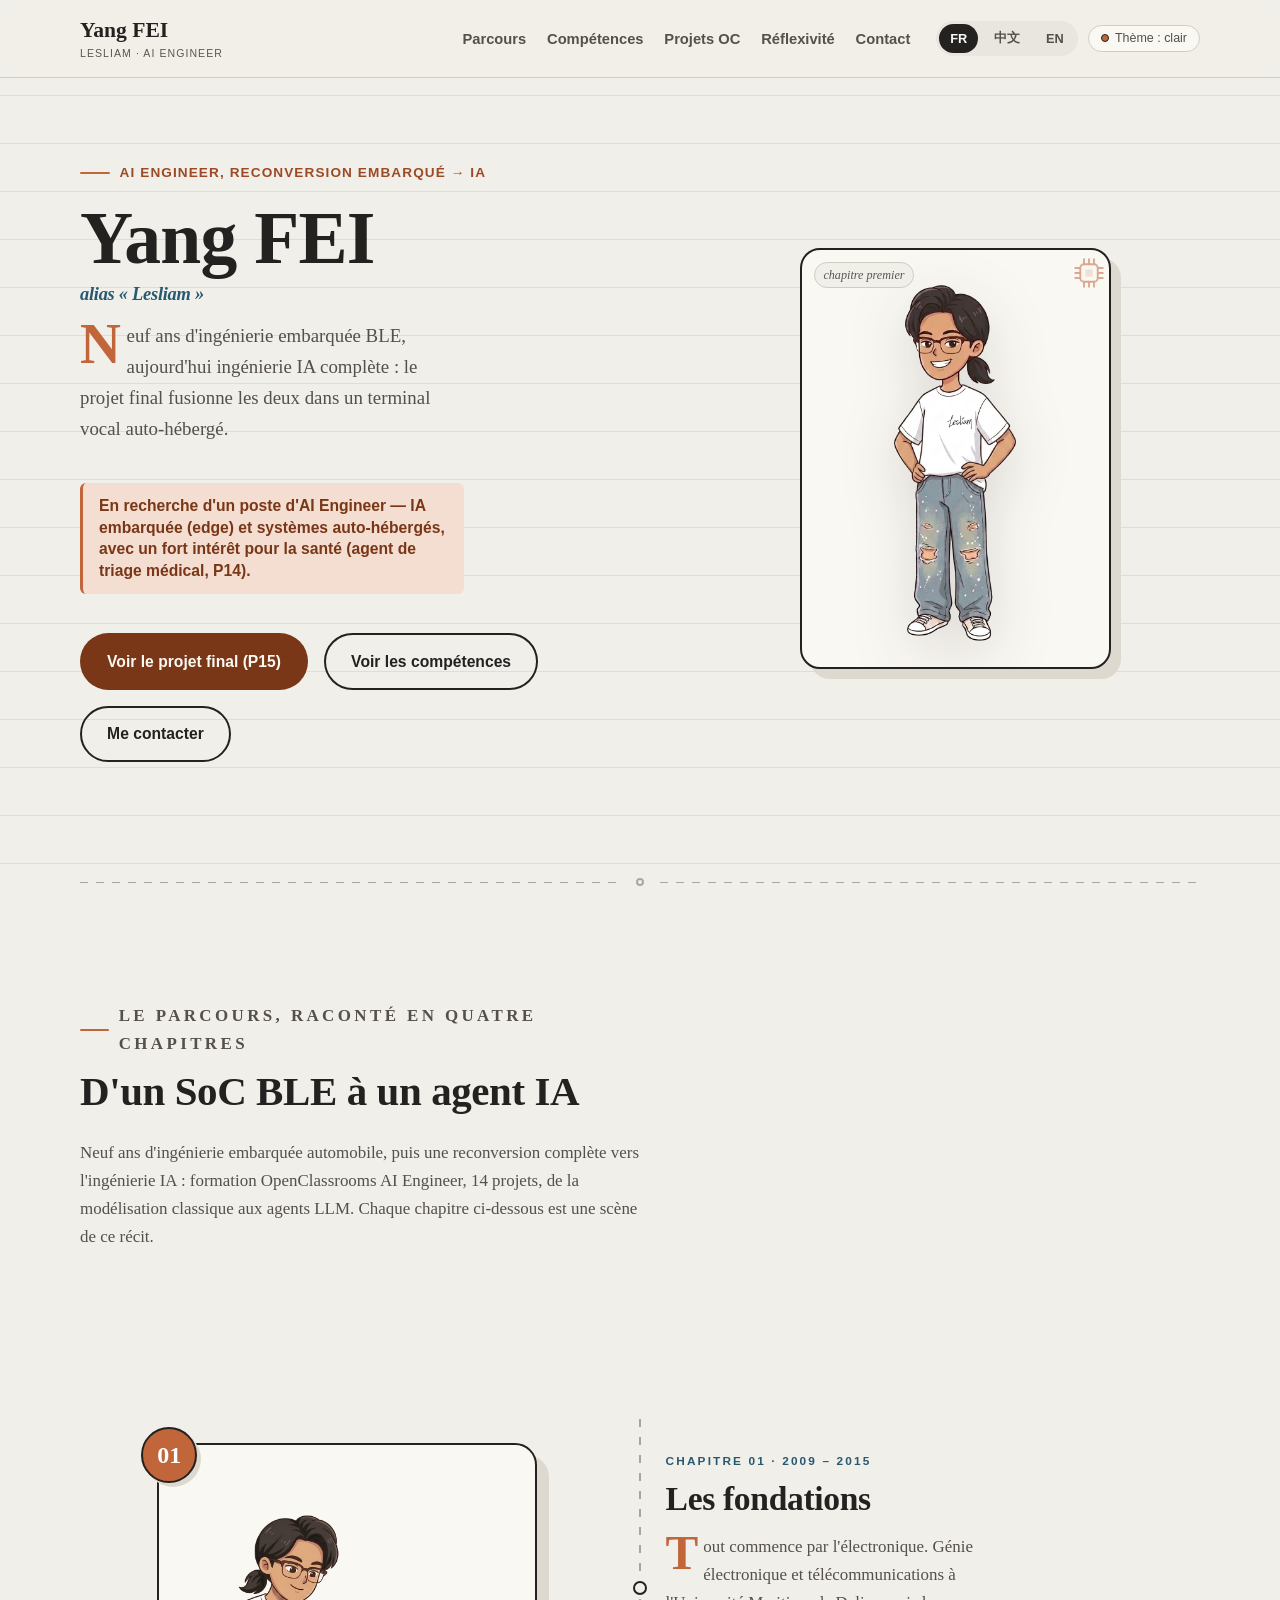
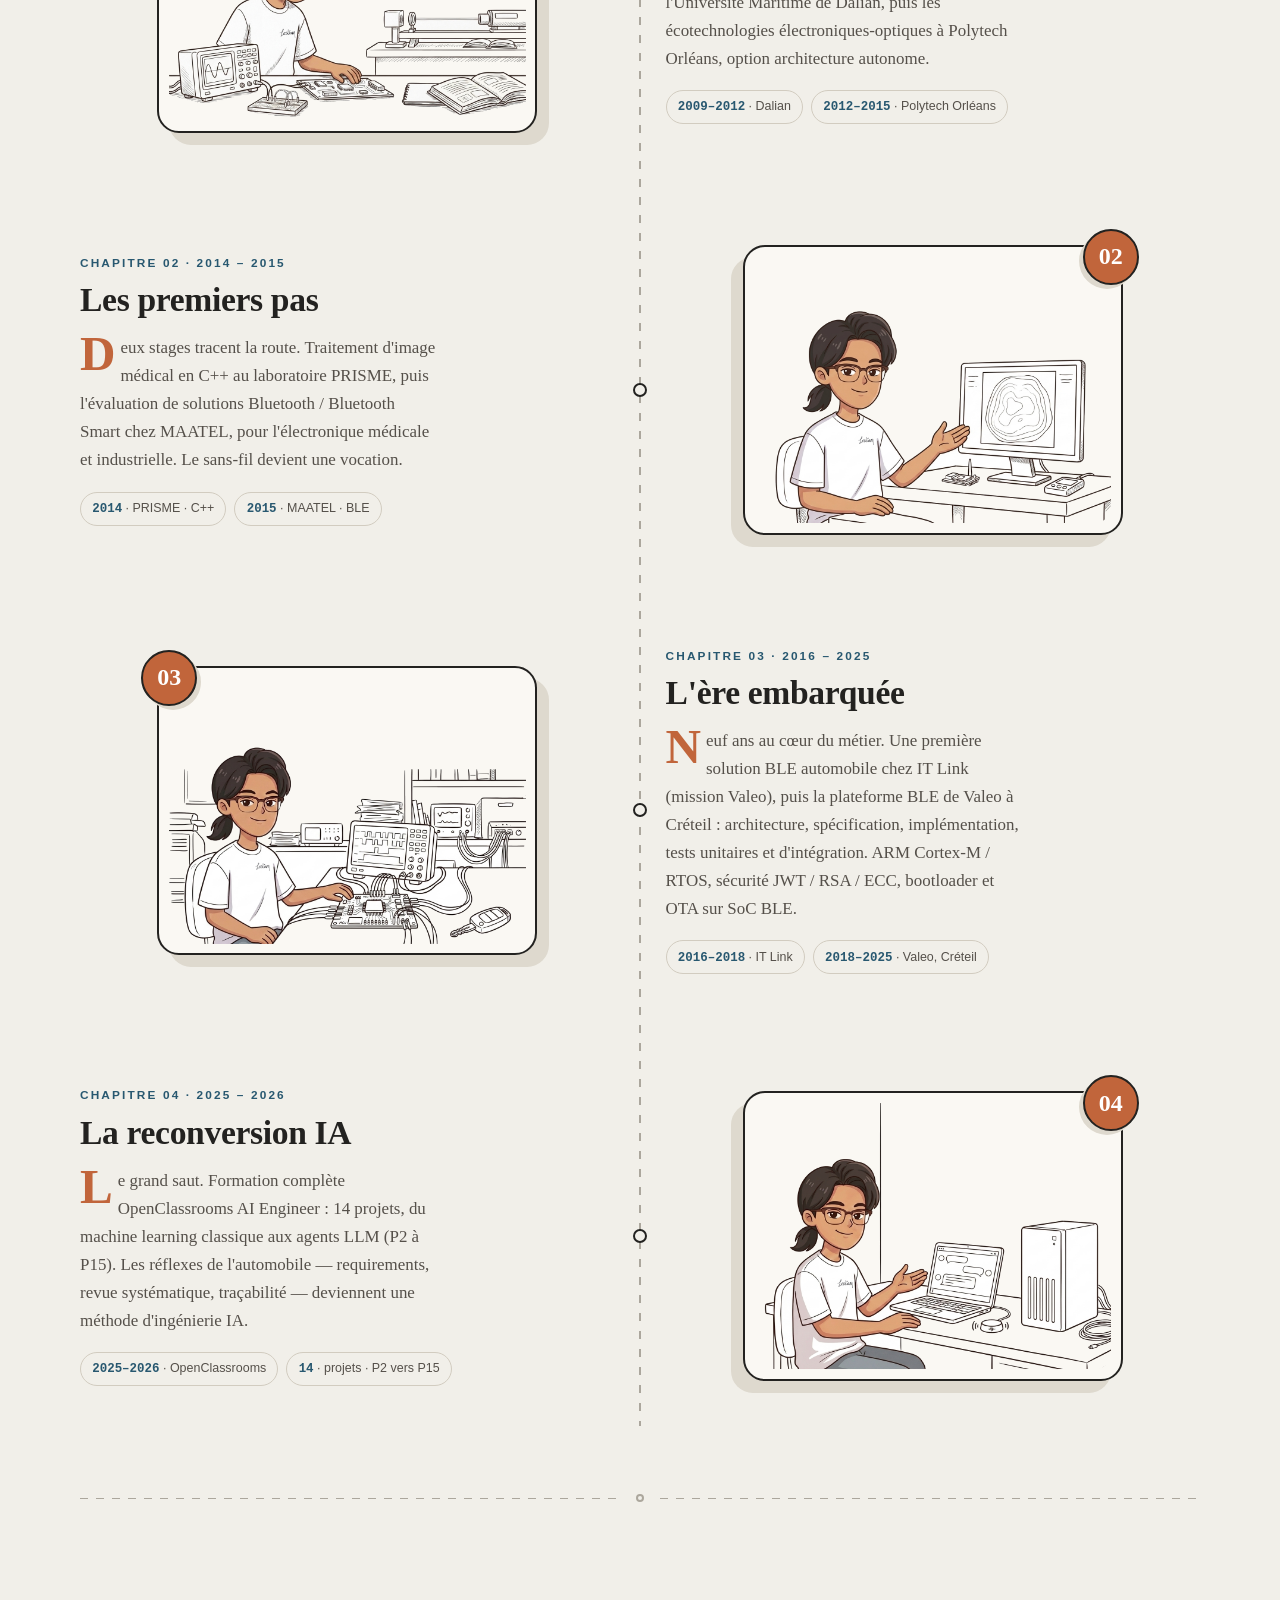
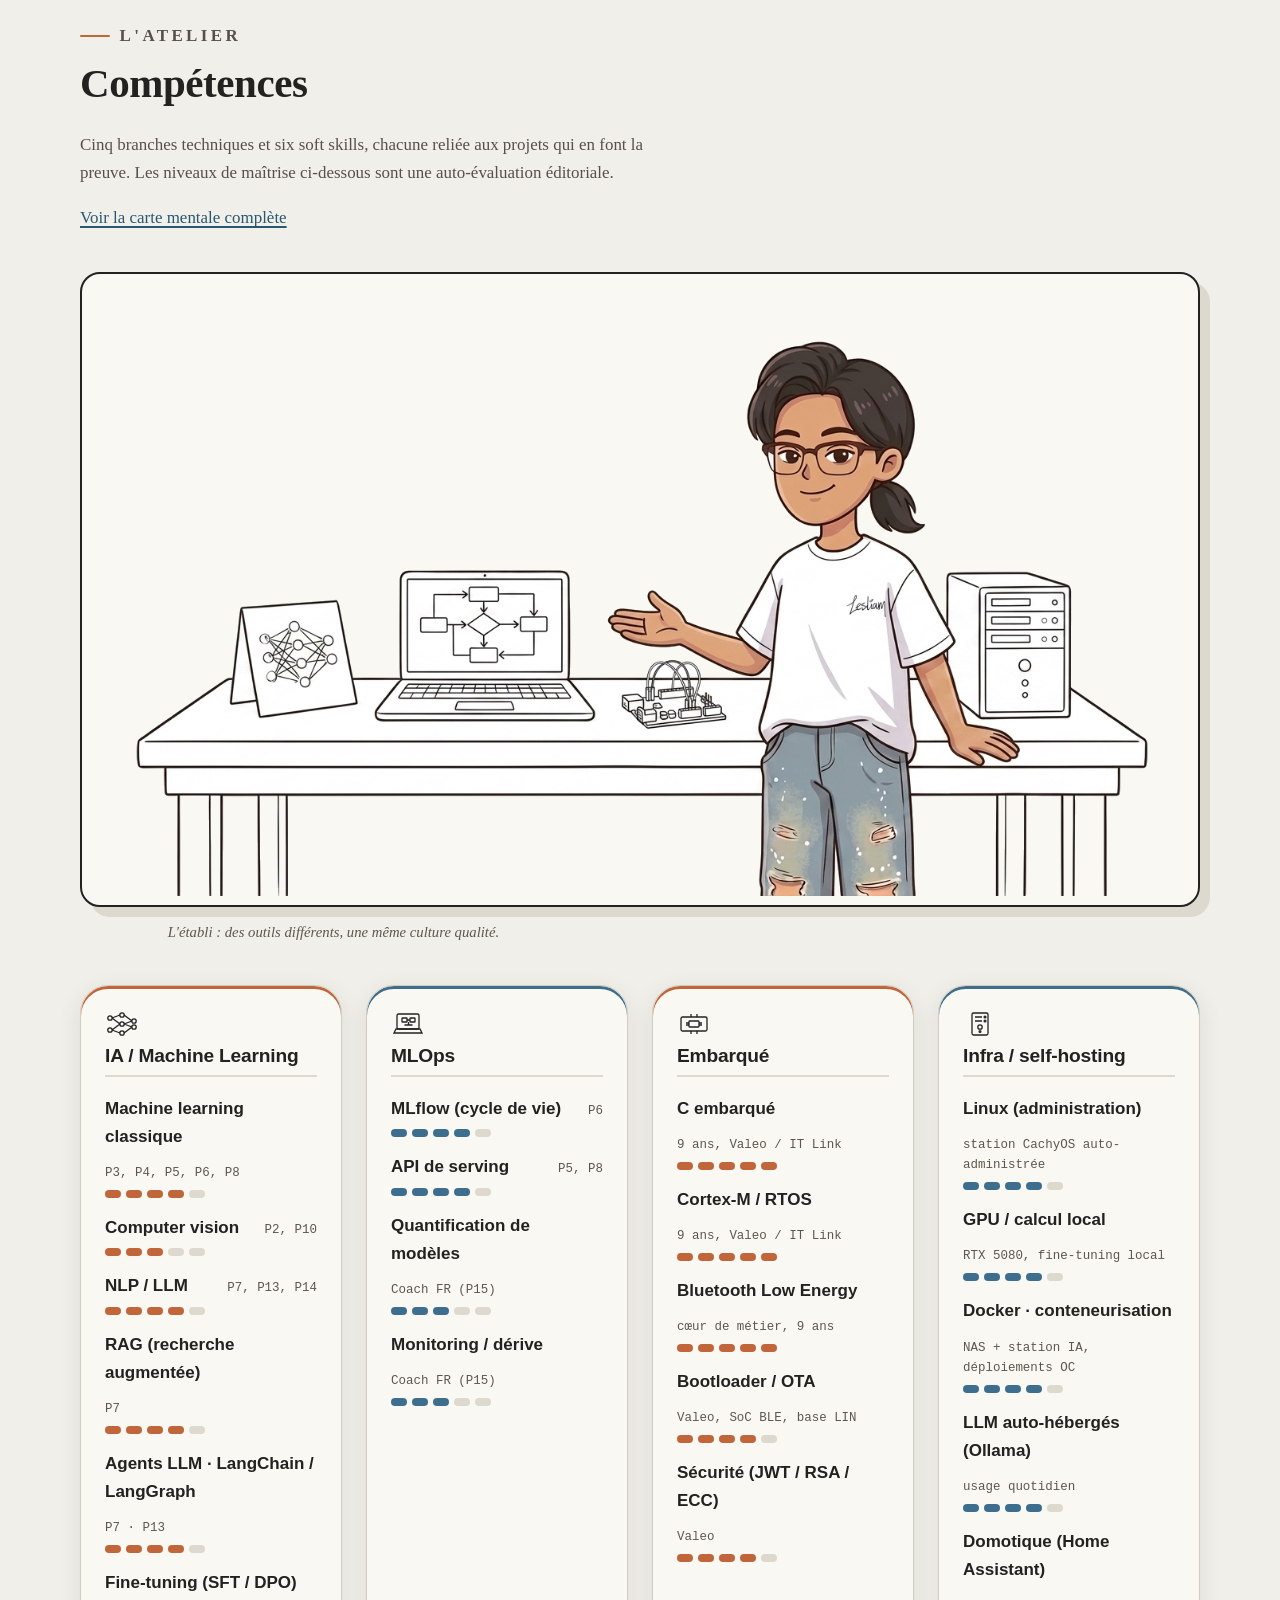
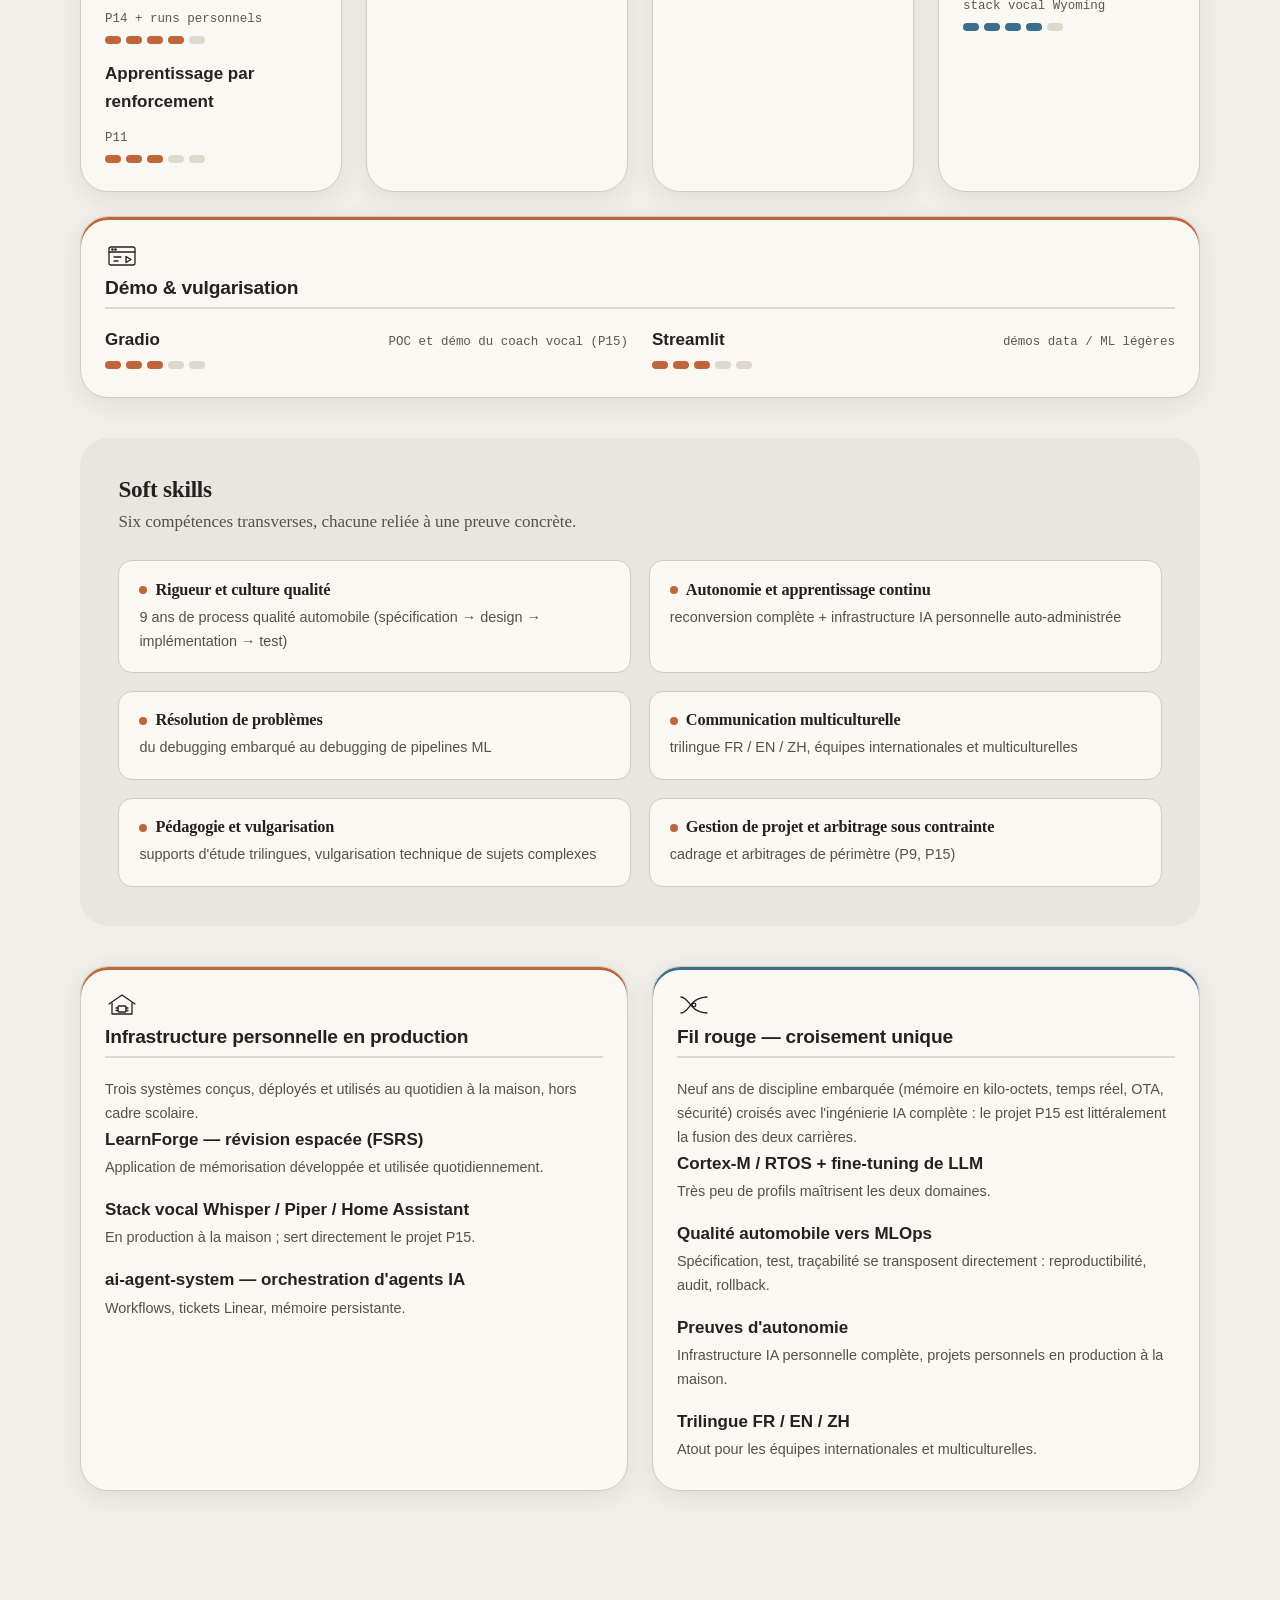
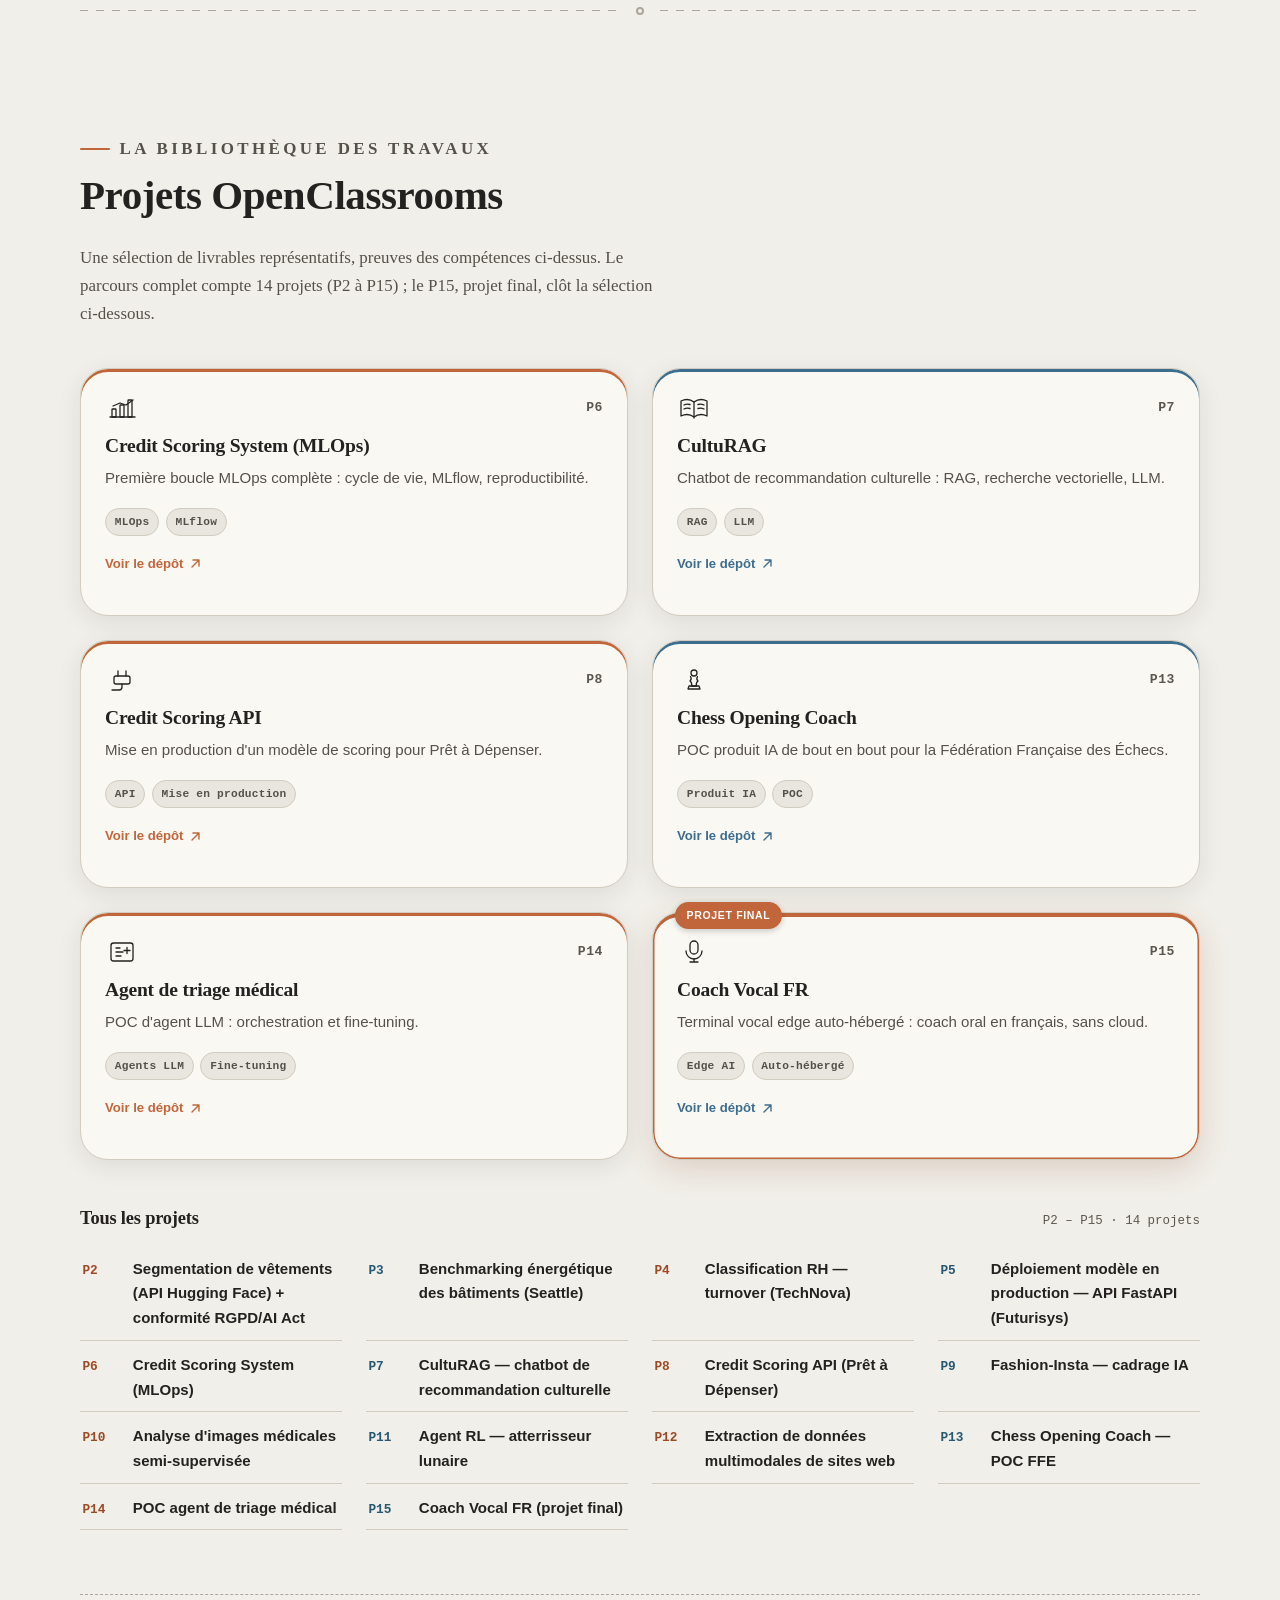
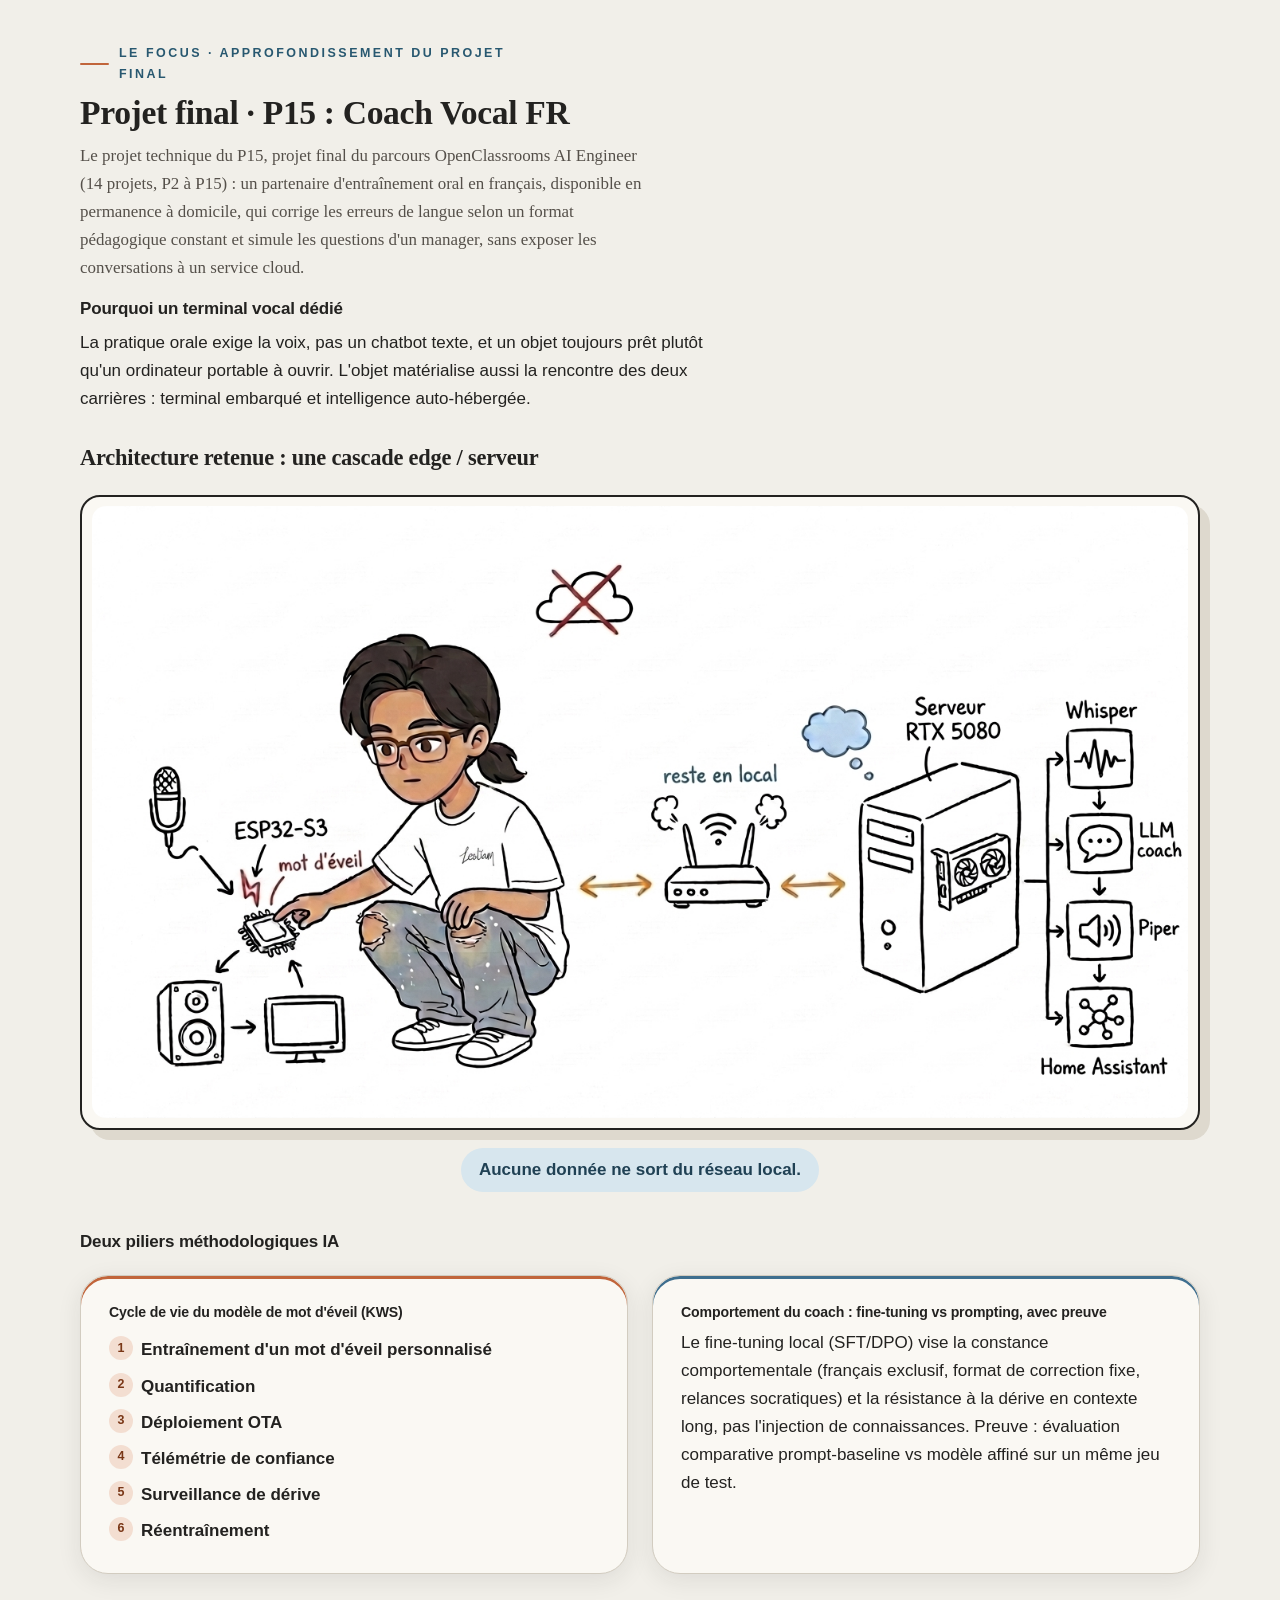
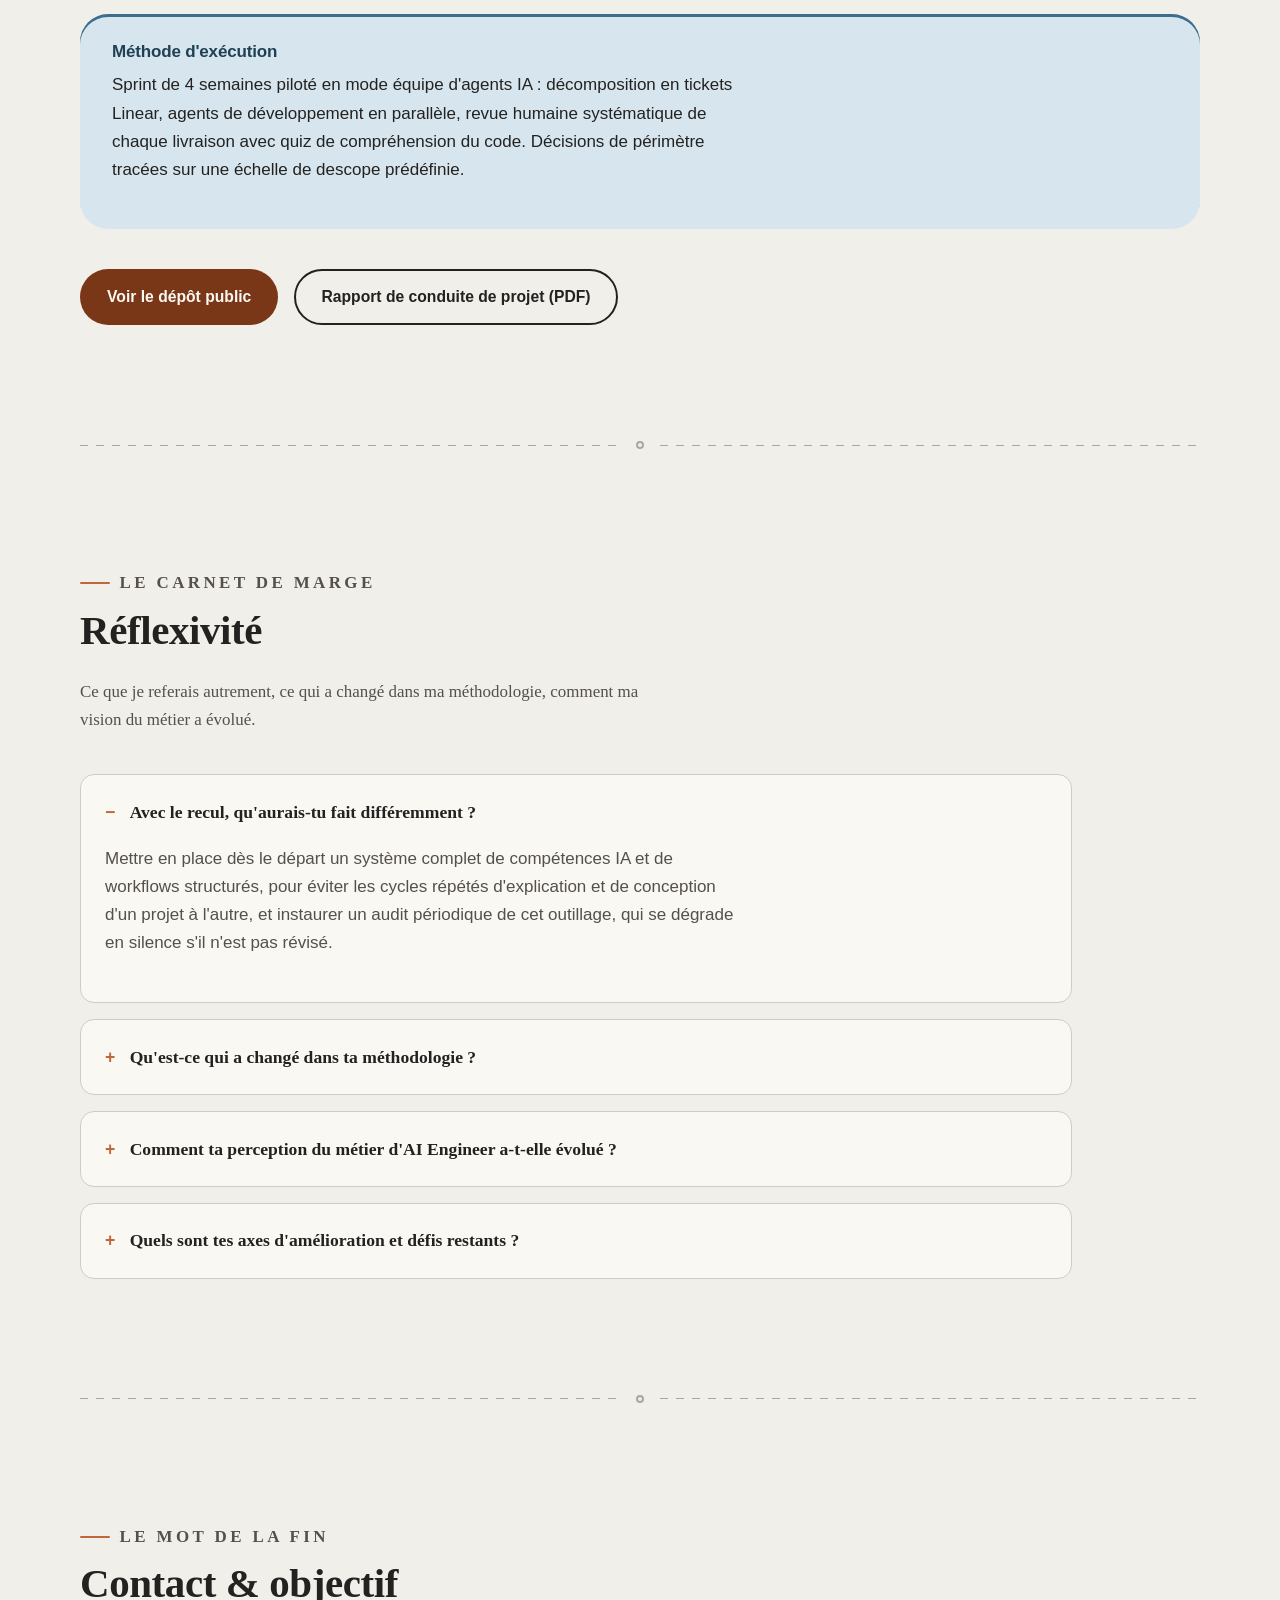
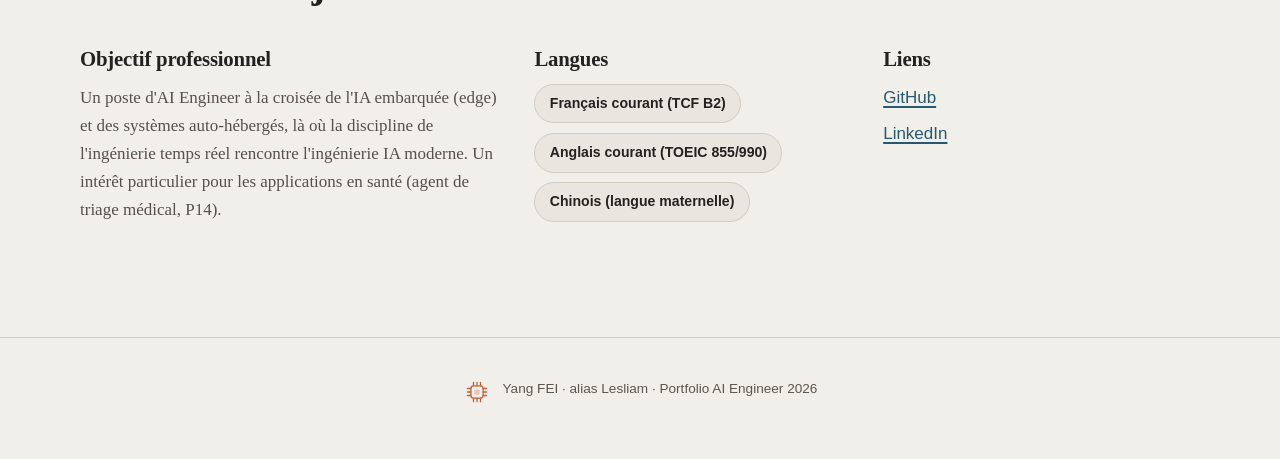
==== commit 05ca45ef: "feat: rapport de conduite lie, carte mentale integree, positionnement edge+sante, ligne LangChain/La" ====
--- a/index.html
+++ b/index.html
@@ -43,7 +43,7 @@
     </button>
 
     <nav class="site-nav" id="site-nav" aria-label="Navigation principale">
-      <ul id="site-nav-list">
+      <ul id="site-nav-list" role="list">
         <li><a href="#parcours" data-i18n="nav.links.parcours">Parcours</a></li>
         <li><a href="#competences" data-i18n="nav.links.competences">Compétences</a></li>
         <li><a href="#projets-oc" data-i18n="nav.links.projetsOC">Projets OC</a></li>
@@ -77,9 +77,11 @@
         <span class="hero__brandline" data-i18n="hero.brandLine">alias « Lesliam »</span>
       </h1>
       <p class="hero__subtext" data-i18n="hero.subtext">Neuf ans d'ingénierie embarquée BLE, aujourd'hui ingénierie IA complète...</p>
+      <p class="hero__objective" data-i18n="hero.objective">En recherche d'un poste d'AI Engineer, à la croisée de l'IA embarquée (edge) et des systèmes auto-hébergés.</p>
       <div class="hero__ctas">
         <a class="btn btn--primary" href="#p15-detail" data-i18n="hero.ctaProject">Voir le projet final (P15)</a>
         <a class="btn btn--secondary" href="#competences" data-i18n="hero.ctaSkills">Voir les compétences</a>
+        <a class="btn btn--secondary" href="#contact" data-i18n="hero.ctaContact">Me contacter</a>
       </div>
     </div>
     <div class="hero__figure">
@@ -123,7 +125,13 @@
     <div class="section-head">
       <p class="kicker" data-i18n="competences.kicker">L'atelier</p>
       <h2 data-i18n="competences.title">Compétences</h2>
-      <p data-i18n="competences.intro">Quatre branches techniques...</p>
+      <p data-i18n="competences.intro">Cinq branches techniques...</p>
+      <p class="section-head__link">
+        <a href="assets/docs/carte_mentale.html" target="_blank" rel="noopener">
+          <span data-i18n="competences.mindMapLink">Voir la carte mentale complète</span>&#32;
+          <span class="visually-hidden" data-i18n="projetsOC.opensNewTabHint">(ouvre un nouvel onglet)</span>
+        </a>
+      </p>
     </div>
 
     <div class="atelier">
@@ -131,7 +139,7 @@
         <div class="frame-lite">
           <img src="assets/mascot/eras/era_atelier.png" data-i18n-attr="alt:competences.atelierImgAlt" alt="Lesliam au travail dans son atelier." width="1376" height="768">
         </div>
-        <p class="frame-cap" data-i18n="competences.atelierCaption">L'établi : quatre outils, une même culture qualité.</p>
+        <p class="frame-cap" data-i18n="competences.atelierCaption">L'établi : des outils différents, une même culture qualité.</p>
       </div>
     </div>
 
@@ -140,8 +148,10 @@
     <div class="soft-skills">
       <h3 data-i18n="competences.softTitle">Soft skills</h3>
       <p data-i18n="competences.softIntro">Six compétences transverses...</p>
-      <ul class="soft-skills__list" id="soft-skills-list"></ul>
-    </div>
+      <ul class="soft-skills__list" id="soft-skills-list" role="list"></ul>
+    </div>
+
+    <div class="branches branches--pair" id="synthese-list"></div>
   </section>
 
   <div class="rule" aria-hidden="true"><span></span></div>
@@ -194,7 +204,7 @@
         <div class="pillars__grid">
           <div class="pillar pillar--kws">
             <h5 data-i18n="projet.pillar1.title">Cycle de vie du modèle de mot d'éveil (KWS)</h5>
-            <ol class="pillar__steps" id="pillar1-steps"></ol>
+            <ol class="pillar__steps" id="pillar1-steps" role="list"></ol>
           </div>
           <div class="pillar pillar--behavior">
             <h5 data-i18n="projet.pillar2.title">Comportement du coach : fine-tuning vs prompting</h5>
@@ -210,13 +220,13 @@
 
       <div class="projet__links">
         <a class="btn btn--primary" href="https://github.com/Lesliam/openclassrooms-project15" target="_blank" rel="noopener noreferrer">
-          <span data-i18n="projet.repoLabel">Voir le dépôt public</span>
+          <span data-i18n="projet.repoLabel">Voir le dépôt public</span>&#32;
+          <span class="visually-hidden" data-i18n="projetsOC.opensNewTabHint">(ouvre un nouvel onglet)</span>
         </a>
-        <span class="btn btn--disabled" aria-disabled="true">
-          <span data-i18n="projet.reportLabel">Rapport de conduite de projet</span>
-          <span aria-hidden="true"> · </span>
-          <span data-i18n="projet.reportComingSoon">à venir</span>
-        </span>
+        <a class="btn btn--secondary" href="assets/docs/rapport_conduite_projet.pdf" target="_blank" rel="noopener">
+          <span data-i18n="projet.reportLink">Rapport de conduite de projet (PDF)</span>&#32;
+          <span class="visually-hidden" data-i18n="projetsOC.opensNewTabHint">(ouvre un nouvel onglet)</span>
+        </a>
       </div>
     </div>
   </section>
@@ -246,13 +256,13 @@
       </div>
       <div class="contact__languages">
         <h3 data-i18n="contact.languagesTitle">Langues</h3>
-        <ul class="languages-list" id="contact-languages-list"></ul>
+        <ul class="languages-list" id="contact-languages-list" role="list"></ul>
       </div>
       <div class="contact__links">
         <h3 data-i18n="contact.linksTitle">Liens</h3>
-        <ul class="contact__links-list">
-          <li><a href="https://github.com/Lesliam" target="_blank" rel="noopener noreferrer"><span data-i18n="contact.githubLabel">GitHub</span></a></li>
-          <li><a href="https://www.linkedin.com/in/yang-fei-5b853670" target="_blank" rel="noopener noreferrer"><span data-i18n="contact.linkedinLabel">LinkedIn</span></a></li>
+        <ul class="contact__links-list" role="list">
+          <li><a href="https://github.com/Lesliam" target="_blank" rel="noopener noreferrer"><span data-i18n="contact.githubLabel">GitHub</span>&#32;<span class="visually-hidden" data-i18n="projetsOC.opensNewTabHint">(ouvre un nouvel onglet)</span></a></li>
+          <li><a href="https://www.linkedin.com/in/yang-fei-5b853670" target="_blank" rel="noopener noreferrer"><span data-i18n="contact.linkedinLabel">LinkedIn</span>&#32;<span class="visually-hidden" data-i18n="projetsOC.opensNewTabHint">(ouvre un nouvel onglet)</span></a></li>
         </ul>
       </div>
     </div>
--- a/assets/css/styles.css
+++ b/assets/css/styles.css
@@ -182,6 +182,8 @@
 .kicker::before { content: ""; width: 30px; height: 2px; background: var(--color-terracotta); border-radius: 2px; }
 .section-head h2 { font-family: var(--font-narr); font-weight: 700; font-size: clamp(1.9rem, 3.2vw, 2.6rem); }
 .section-head p { font-family: var(--font-narr); font-size: 1.06rem; color: var(--color-ink-soft); }
+/* Discreet cross-reference line under a section intro (e.g. the full mind map). */
+.section-head__link { font-size: 0.95rem; margin-bottom: 0; }
 
 /* Section-level reveal: a single gentle fade + lift, triggered once when the
    section first enters the viewport (see initReveal in main.js). Children of
@@ -234,7 +236,6 @@
 .btn--primary:hover { background: var(--color-terracotta-deep); color: var(--color-inverted-text); transform: translateY(-2px); box-shadow: var(--shadow-card); }
 .btn--secondary { background: transparent; border-color: var(--color-ink); color: var(--color-ink); }
 .btn--secondary:hover { background: var(--color-inverted-bg); border-color: var(--color-inverted-bg); color: var(--color-inverted-text); }
-.btn--disabled { background: var(--color-paper-deep); color: var(--color-ink-faint); cursor: not-allowed; }
 
 /* -------------------------------- header --------------------------------- */
 
@@ -310,6 +311,18 @@
 .hero__subtext::first-letter {
   float: left; font-size: 3em; line-height: 0.78; font-weight: 700;
   color: var(--color-terracotta); padding: 0.03em 0.1em 0 0;
+}
+/* Positioning badge: surfaces the job-search intent right under the hero
+   subtext. Terracotta-soft chip (the same accent-on-soft pair used by the
+   pillar step numbers), left accent bar echoing .eyebrow. Both themes follow
+   automatically via the variables; no animation. */
+.hero__objective {
+  display: inline-block; max-width: 44ch; margin-top: 1.25rem;
+  font-family: var(--font-display); font-size: 0.98rem; font-weight: 600;
+  line-height: 1.4; color: var(--color-terracotta-on-soft);
+  background: var(--color-terracotta-soft);
+  border-left: 3px solid var(--color-terracotta);
+  border-radius: var(--radius-s); padding: 0.7rem 1rem;
 }
 .hero__ctas { display: flex; gap: 1rem; flex-wrap: wrap; margin-top: 1.5rem; }
 .hero__figure {
@@ -460,6 +473,20 @@
 .skill-row__top { display: flex; justify-content: space-between; align-items: baseline; gap: 0.75rem; flex-wrap: wrap; }
 .skill-row__name { font-weight: 600; }
 .skill-row__evidence { font-size: 0.78rem; color: var(--color-ink-faint); font-family: var(--font-mono); }
+/* Fifth branch (Démo & vulgarisation, added after the original four): it
+   spans the full grid width so the symmetric 1x4 row above stays intact,
+   and lays its two skills side by side inside that wider card. */
+.branch-card--wide { grid-column: 1 / -1; }
+.branch-card--wide .branch-card__skills { display: grid; grid-template-columns: repeat(2, 1fr); gap: 1rem 1.5rem; }
+
+/* Two-up variant of the same grid, for the synthesis cards closing the
+   section (personal infrastructure / through line). */
+.branches--pair { grid-template-columns: repeat(2, 1fr); margin-top: 2.5rem; margin-bottom: 0; }
+
+/* Short explanatory line under a card title or a card row, in the same
+   quieter voice as .soft-skill__proof. */
+.card-note { font-size: 0.9rem; color: var(--color-ink-soft); margin: 0.15rem 0 0; }
+
 .skill-bar { display: flex; gap: 5px; margin-top: 0.4rem; }
 .skill-bar__dot { width: 16px; height: 8px; border-radius: 4px; background: var(--color-paper-deep); }
 .skill-bar__dot--filled { background: var(--accent); }
@@ -694,6 +721,7 @@
 
 @media (max-width: 560px) {
   .branches { grid-template-columns: 1fr; }
+  .branch-card--wide .branch-card__skills { grid-template-columns: 1fr; }
 }
 
 @media (max-width: 860px) {
